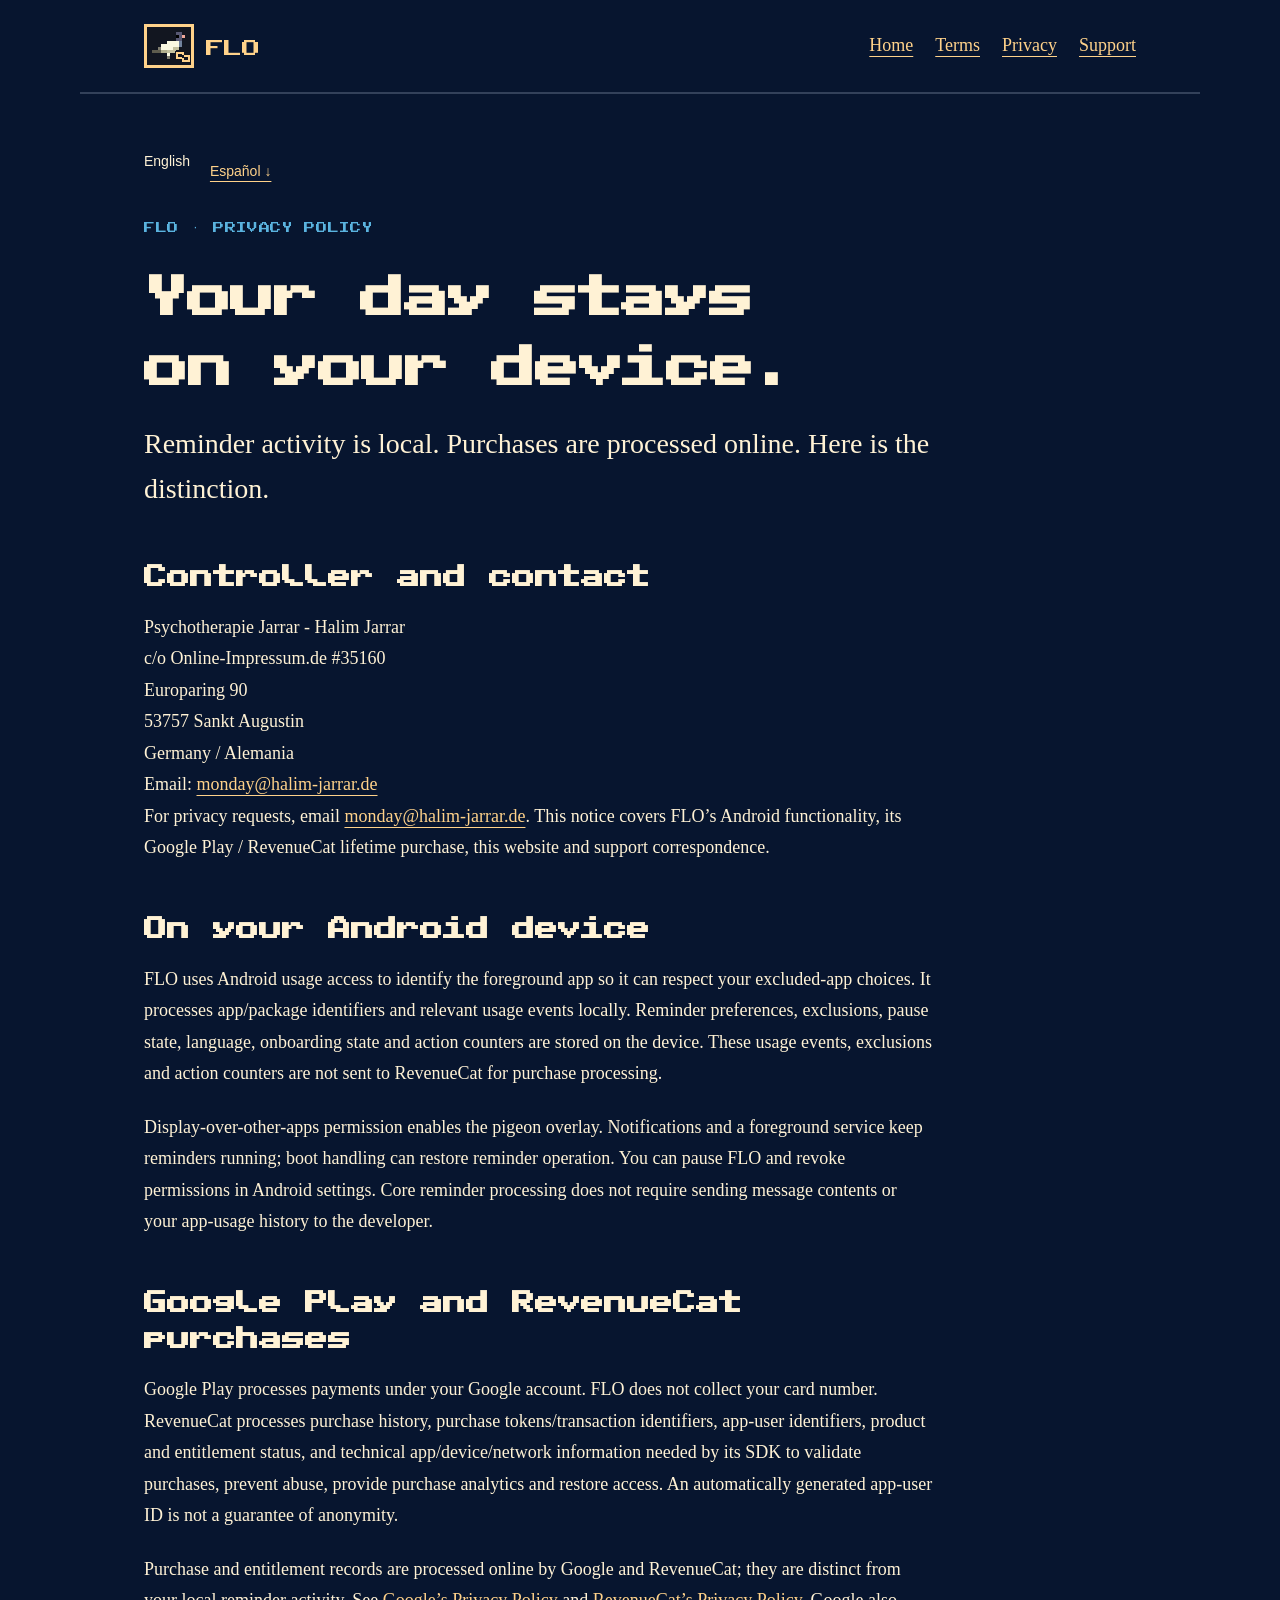
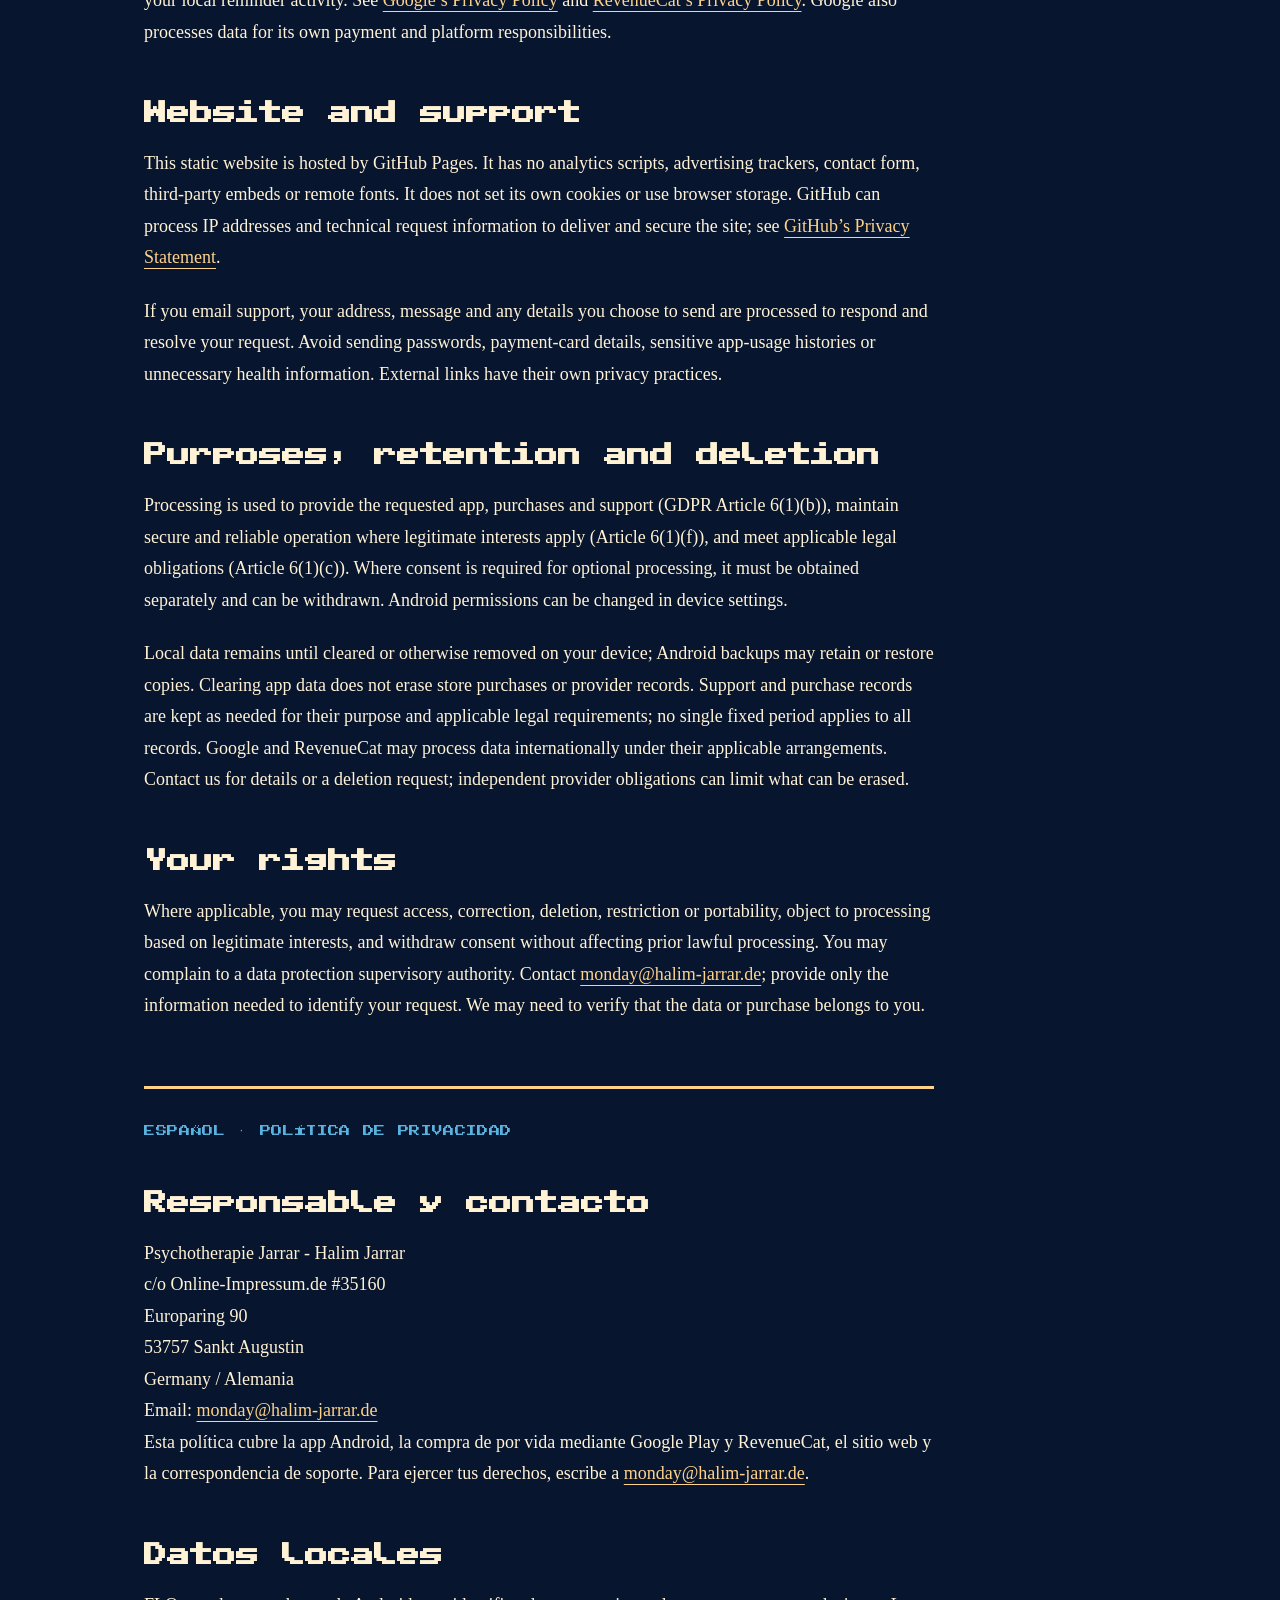
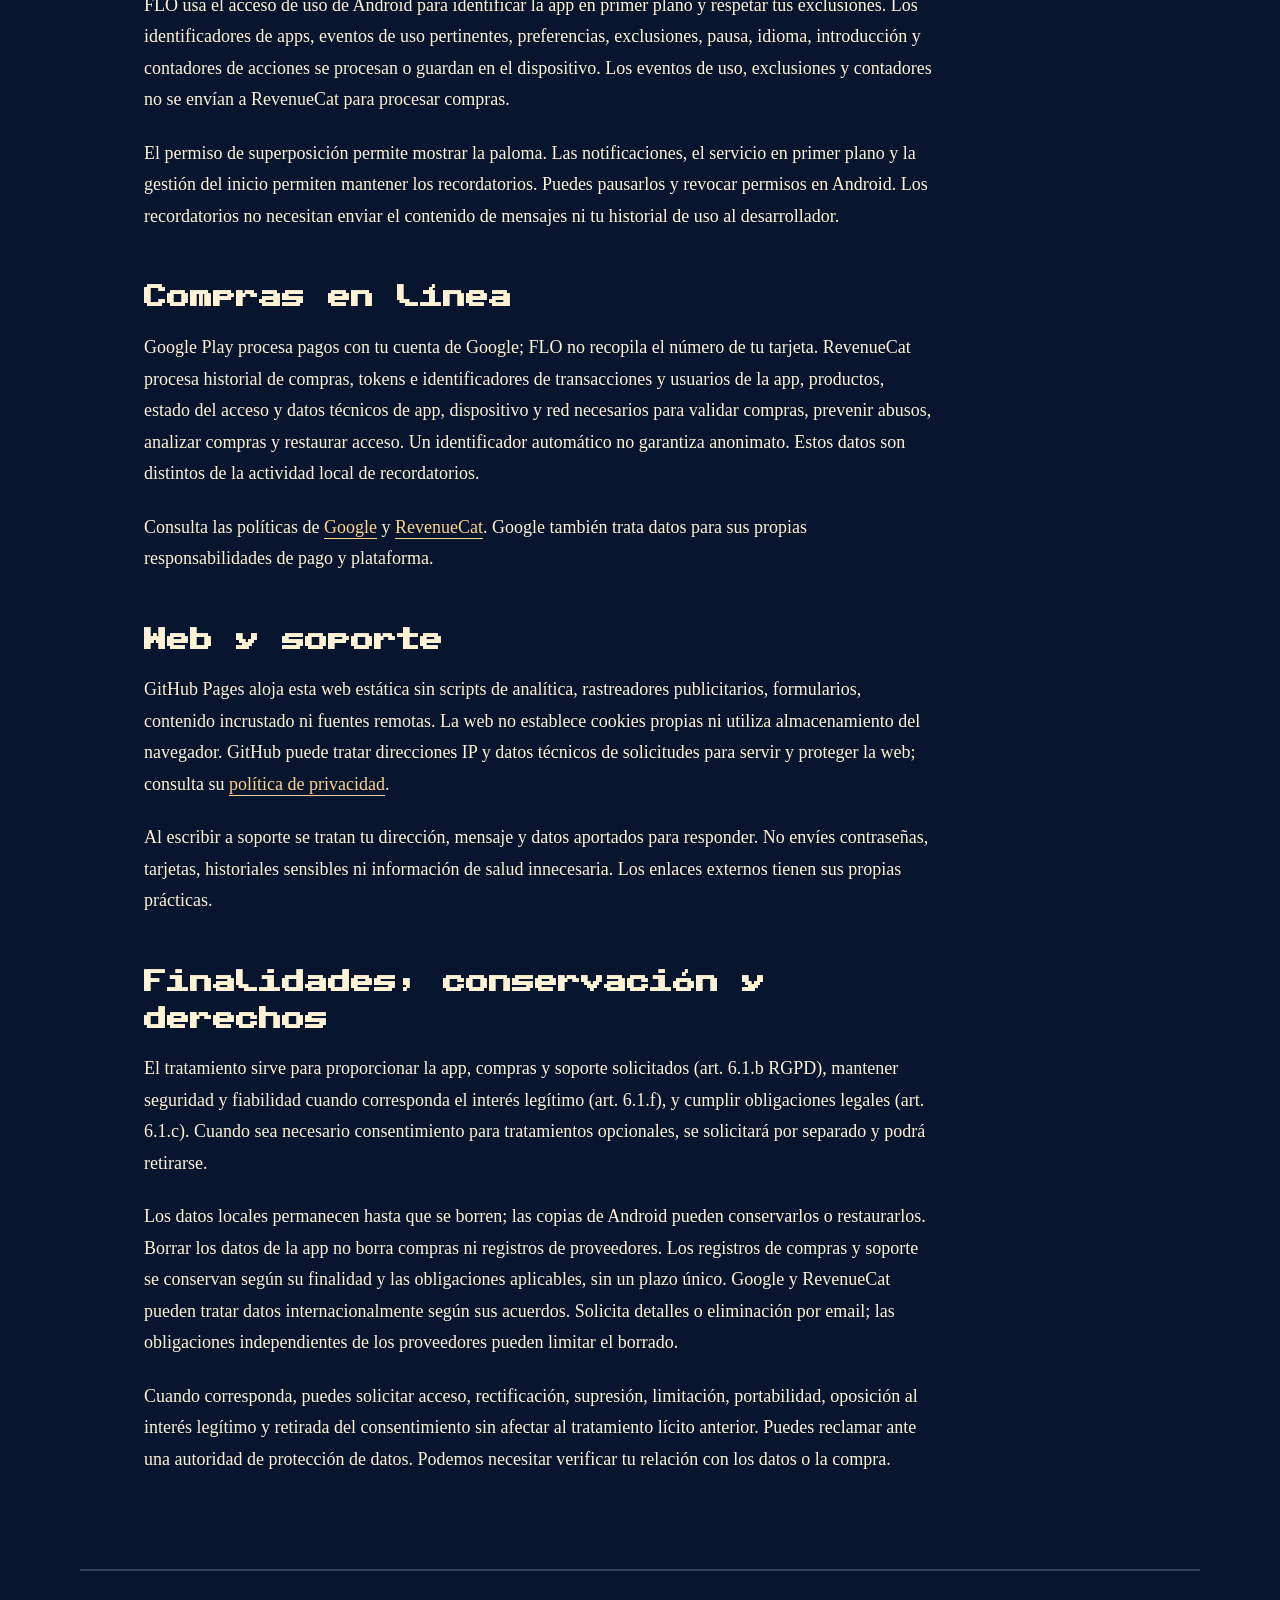
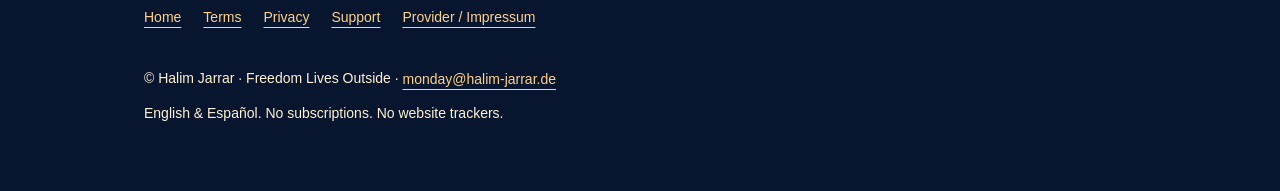
==== privacy/index.html @ de378dc1 "Publish isolated bilingual FLO product and policy website" ====
<!doctype html><html lang="en"><head><meta charset="utf-8"><meta name="viewport" content="width=device-width,initial-scale=1"><meta name="referrer" content="no-referrer"><meta http-equiv="Content-Security-Policy" content="default-src 'none'; img-src 'self'; style-src 'self'; font-src 'self'; base-uri 'none'; form-action 'none'"><title>Privacy / Privacidad | FLO</title><meta name="description" content="Freedom Lives Outside: Android reminders, a one-time lifetime upgrade, and clear support and privacy information."><meta name="author" content="Halim Jarrar"><link rel="canonical" href="https://freedom-lives-outside.halim-jarrar.de/privacy/"><link rel="icon" href="../assets/pigeon.png"><link rel="stylesheet" href="../assets/site.css"></head><body><a class="skip" href="#main">Skip to content</a><header><a class="brand" href="../"><img src="../assets/pigeon.png" alt="" width="50" height="44">FLO</a><nav aria-label="Main navigation"><a href="../">Home</a><a href="../terms/">Terms</a><a href="../privacy/">Privacy</a><a href="../support/">Support</a></nav></header><main id="main"><div class="lang"><span>English</span><a href="#es" lang="es">Español ↓</a></div><article><p class="eyebrow">FLO · PRIVACY POLICY</p><h1>Your day stays<br>on your device.</h1><p class="intro">Reminder activity is local. Purchases are processed online. Here is the distinction.</p><h2>Controller and contact</h2><address>Psychotherapie Jarrar - Halim Jarrar<br>c/o Online-Impressum.de #35160<br>Europaring 90<br>53757 Sankt Augustin<br>Germany / Alemania<br>Email: <a href="mailto:monday@halim-jarrar.de">monday@halim-jarrar.de</a></address><p>For privacy requests, email <a href="mailto:monday@halim-jarrar.de">monday@halim-jarrar.de</a>. This notice covers FLO’s Android functionality, its Google Play / RevenueCat lifetime purchase, this website and support correspondence.</p><h2>On your Android device</h2><p>FLO uses Android usage access to identify the foreground app so it can respect your excluded-app choices. It processes app/package identifiers and relevant usage events locally. Reminder preferences, exclusions, pause state, language, onboarding state and action counters are stored on the device. These usage events, exclusions and action counters are not sent to RevenueCat for purchase processing.</p><p>Display-over-other-apps permission enables the pigeon overlay. Notifications and a foreground service keep reminders running; boot handling can restore reminder operation. You can pause FLO and revoke permissions in Android settings. Core reminder processing does not require sending message contents or your app-usage history to the developer.</p><h2>Google Play and RevenueCat purchases</h2><p>Google Play processes payments under your Google account. FLO does not collect your card number. RevenueCat processes purchase history, purchase tokens/transaction identifiers, app-user identifiers, product and entitlement status, and technical app/device/network information needed by its SDK to validate purchases, prevent abuse, provide purchase analytics and restore access. An automatically generated app-user ID is not a guarantee of anonymity.</p><p>Purchase and entitlement records are processed online by Google and RevenueCat; they are distinct from your local reminder activity. See <a href="https://policies.google.com/privacy">Google’s Privacy Policy</a> and <a href="https://www.revenuecat.com/privacy/">RevenueCat’s Privacy Policy</a>. Google also processes data for its own payment and platform responsibilities.</p><h2>Website and support</h2><p>This static website is hosted by GitHub Pages. It has no analytics scripts, advertising trackers, contact form, third-party embeds or remote fonts. It does not set its own cookies or use browser storage. GitHub can process IP addresses and technical request information to deliver and secure the site; see <a href="https://docs.github.com/en/site-policy/privacy-policies/github-general-privacy-statement">GitHub’s Privacy Statement</a>.</p><p>If you email support, your address, message and any details you choose to send are processed to respond and resolve your request. Avoid sending passwords, payment-card details, sensitive app-usage histories or unnecessary health information. External links have their own privacy practices.</p><h2>Purposes, retention and deletion</h2><p>Processing is used to provide the requested app, purchases and support (GDPR Article 6(1)(b)), maintain secure and reliable operation where legitimate interests apply (Article 6(1)(f)), and meet applicable legal obligations (Article 6(1)(c)). Where consent is required for optional processing, it must be obtained separately and can be withdrawn. Android permissions can be changed in device settings.</p><p>Local data remains until cleared or otherwise removed on your device; Android backups may retain or restore copies. Clearing app data does not erase store purchases or provider records. Support and purchase records are kept as needed for their purpose and applicable legal requirements; no single fixed period applies to all records. Google and RevenueCat may process data internationally under their applicable arrangements. Contact us for details or a deletion request; independent provider obligations can limit what can be erased.</p><h2>Your rights</h2><p>Where applicable, you may request access, correction, deletion, restriction or portability, object to processing based on legitimate interests, and withdraw consent without affecting prior lawful processing. You may complain to a data protection supervisory authority. Contact <a href="mailto:monday@halim-jarrar.de">monday@halim-jarrar.de</a>; provide only the information needed to identify your request. We may need to verify that the data or purchase belongs to you.</p><section id="es" lang="es"><p class="eyebrow">ESPAÑOL · POLÍTICA DE PRIVACIDAD</p><h2>Responsable y contacto</h2><address>Psychotherapie Jarrar - Halim Jarrar<br>c/o Online-Impressum.de #35160<br>Europaring 90<br>53757 Sankt Augustin<br>Germany / Alemania<br>Email: <a href="mailto:monday@halim-jarrar.de">monday@halim-jarrar.de</a></address><p>Esta política cubre la app Android, la compra de por vida mediante Google Play y RevenueCat, el sitio web y la correspondencia de soporte. Para ejercer tus derechos, escribe a <a href="mailto:monday@halim-jarrar.de">monday@halim-jarrar.de</a>.</p><h2>Datos locales</h2><p>FLO usa el acceso de uso de Android para identificar la app en primer plano y respetar tus exclusiones. Los identificadores de apps, eventos de uso pertinentes, preferencias, exclusiones, pausa, idioma, introducción y contadores de acciones se procesan o guardan en el dispositivo. Los eventos de uso, exclusiones y contadores no se envían a RevenueCat para procesar compras.</p><p>El permiso de superposición permite mostrar la paloma. Las notificaciones, el servicio en primer plano y la gestión del inicio permiten mantener los recordatorios. Puedes pausarlos y revocar permisos en Android. Los recordatorios no necesitan enviar el contenido de mensajes ni tu historial de uso al desarrollador.</p><h2>Compras en línea</h2><p>Google Play procesa pagos con tu cuenta de Google; FLO no recopila el número de tu tarjeta. RevenueCat procesa historial de compras, tokens e identificadores de transacciones y usuarios de la app, productos, estado del acceso y datos técnicos de app, dispositivo y red necesarios para validar compras, prevenir abusos, analizar compras y restaurar acceso. Un identificador automático no garantiza anonimato. Estos datos son distintos de la actividad local de recordatorios.</p><p>Consulta las políticas de <a href="https://policies.google.com/privacy">Google</a> y <a href="https://www.revenuecat.com/privacy/">RevenueCat</a>. Google también trata datos para sus propias responsabilidades de pago y plataforma.</p><h2>Web y soporte</h2><p>GitHub Pages aloja esta web estática sin scripts de analítica, rastreadores publicitarios, formularios, contenido incrustado ni fuentes remotas. La web no establece cookies propias ni utiliza almacenamiento del navegador. GitHub puede tratar direcciones IP y datos técnicos de solicitudes para servir y proteger la web; consulta su <a href="https://docs.github.com/en/site-policy/privacy-policies/github-general-privacy-statement">política de privacidad</a>.</p><p>Al escribir a soporte se tratan tu dirección, mensaje y datos aportados para responder. No envíes contraseñas, tarjetas, historiales sensibles ni información de salud innecesaria. Los enlaces externos tienen sus propias prácticas.</p><h2>Finalidades, conservación y derechos</h2><p>El tratamiento sirve para proporcionar la app, compras y soporte solicitados (art. 6.1.b RGPD), mantener seguridad y fiabilidad cuando corresponda el interés legítimo (art. 6.1.f), y cumplir obligaciones legales (art. 6.1.c). Cuando sea necesario consentimiento para tratamientos opcionales, se solicitará por separado y podrá retirarse.</p><p>Los datos locales permanecen hasta que se borren; las copias de Android pueden conservarlos o restaurarlos. Borrar los datos de la app no borra compras ni registros de proveedores. Los registros de compras y soporte se conservan según su finalidad y las obligaciones aplicables, sin un plazo único. Google y RevenueCat pueden tratar datos internacionalmente según sus acuerdos. Solicita detalles o eliminación por email; las obligaciones independientes de los proveedores pueden limitar el borrado.</p><p>Cuando corresponda, puedes solicitar acceso, rectificación, supresión, limitación, portabilidad, oposición al interés legítimo y retirada del consentimiento sin afectar al tratamiento lícito anterior. Puedes reclamar ante una autoridad de protección de datos. Podemos necesitar verificar tu relación con los datos o la compra.</p></section></article></main><footer><nav aria-label="Footer navigation"><a href="../">Home</a><a href="../terms/">Terms</a><a href="../privacy/">Privacy</a><a href="../support/">Support</a><a href="../support/#provider">Provider / Impressum</a></nav><p>© Halim Jarrar · Freedom Lives Outside · <a href="mailto:monday@halim-jarrar.de">monday@halim-jarrar.de</a><br>English &amp; Español. No subscriptions. No website trackers.</p></footer></body></html>
---- assets/site.css ----
@font-face{font-family:Pixel;src:url(pixel.ttf) format("truetype");font-display:swap}*{box-sizing:border-box}html{background:#07152f;color:#fff2d5;scroll-padding-top:1rem}body{margin:0;font:18px/1.75 Georgia,"Times New Roman",serif}a{color:#ffd28a;text-underline-offset:5px;overflow-wrap:anywhere}a:focus-visible,summary:focus-visible{outline:3px solid #5ab3df;outline-offset:5px}header,main,footer{max-width:1120px;margin:auto;padding:24px clamp(20px,5vw,64px)}header{display:flex;align-items:center;justify-content:space-between;gap:20px;border-bottom:2px solid #33415a}nav{display:flex;flex-wrap:wrap;gap:6px 22px}nav a,footer a,.lang a{display:inline-flex;min-height:44px;align-items:center}header .brand{font:18px Pixel,monospace;text-decoration:none;display:flex;align-items:center;gap:12px}.brand img{width:50px;height:44px;image-rendering:pixelated}main{padding-top:56px;padding-bottom:72px}h1,h2,h3,.eyebrow,.button{font-family:Pixel,monospace;line-height:1.6}h1{font-size:clamp(24px,4.2vw,44px);margin:12px 0 24px;letter-spacing:-.03em}h2{font-size:clamp(17px,2.4vw,23px);margin:45px 0 18px}h3{font-size:15px}.eyebrow{font-size:11px;color:#5ab3df;letter-spacing:.06em}p{margin:0 0 22px}article{max-width:790px}.intro{font-size:clamp(21px,2.7vw,28px);line-height:1.6}.hero{display:grid;grid-template-columns:minmax(0,1fr) 220px;gap:38px;align-items:center}.hero .pigeon{width:200px;height:176px;image-rendering:pixelated;justify-self:end;box-shadow:12px 12px 0 #0006}.button{display:inline-flex;align-items:center;justify-content:center;font-size:12px;min-height:52px;padding:16px 20px;background:#ffd28a;color:#121620;border:3px solid #ffd28a;box-shadow:5px 5px 0 #000;text-decoration:none}.button:hover{background:#fff2d5}.actions{display:flex;gap:22px;flex-wrap:wrap;align-items:center}.note{border:2px solid #ffd28a;padding:24px;background:#121620;margin:32px 0}.muted{color:#c3c6cf}.rule{border-top:2px solid #33415a;padding-top:24px;margin-top:40px}.lang{font:14px/1.7 Arial,sans-serif;display:flex;gap:20px;margin-bottom:24px}footer{border-top:2px solid #33415a;font:14px/1.8 Arial,sans-serif;padding-bottom:42px}footer p{margin-top:18px}address{font-style:normal}li{margin-bottom:12px}summary{cursor:pointer;min-height:48px;padding:12px 0;color:#ffd28a}details{border-bottom:1px solid #33415a;padding:8px 0}.skip{position:absolute;left:-9999px}.skip:focus{left:20px;top:10px;background:#121620;padding:12px;z-index:10}section[lang=es]{margin-top:64px;padding-top:32px;border-top:3px solid #ffd28a}@media(max-width:680px){header{align-items:flex-start;flex-direction:column;gap:12px}nav{gap:4px 20px;font-size:16px}main{padding-top:32px}.hero{grid-template-columns:1fr}.hero .pigeon{grid-row:1;width:100px;height:88px;justify-self:start;box-shadow:6px 6px 0 #0006}h1{line-height:1.7}.intro{font-size:21px}.note{padding:18px}body{font-size:17px}}
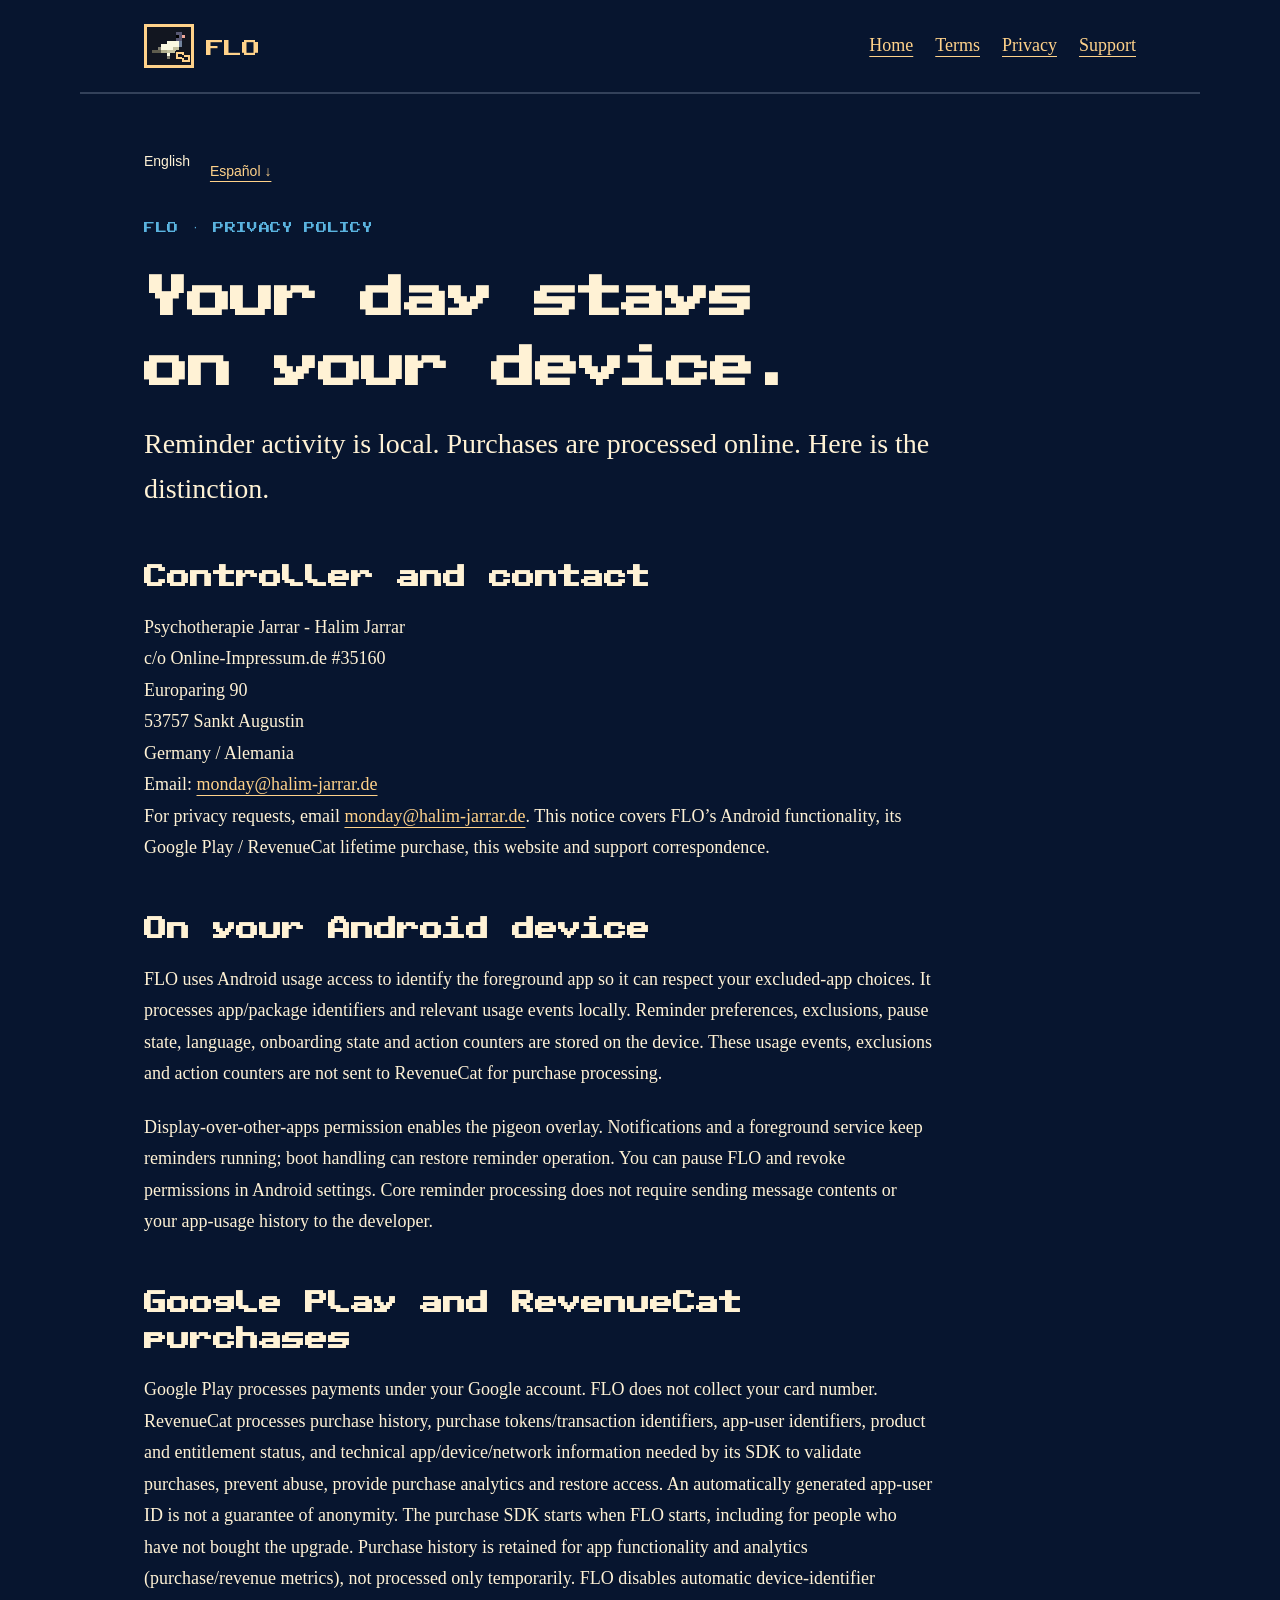
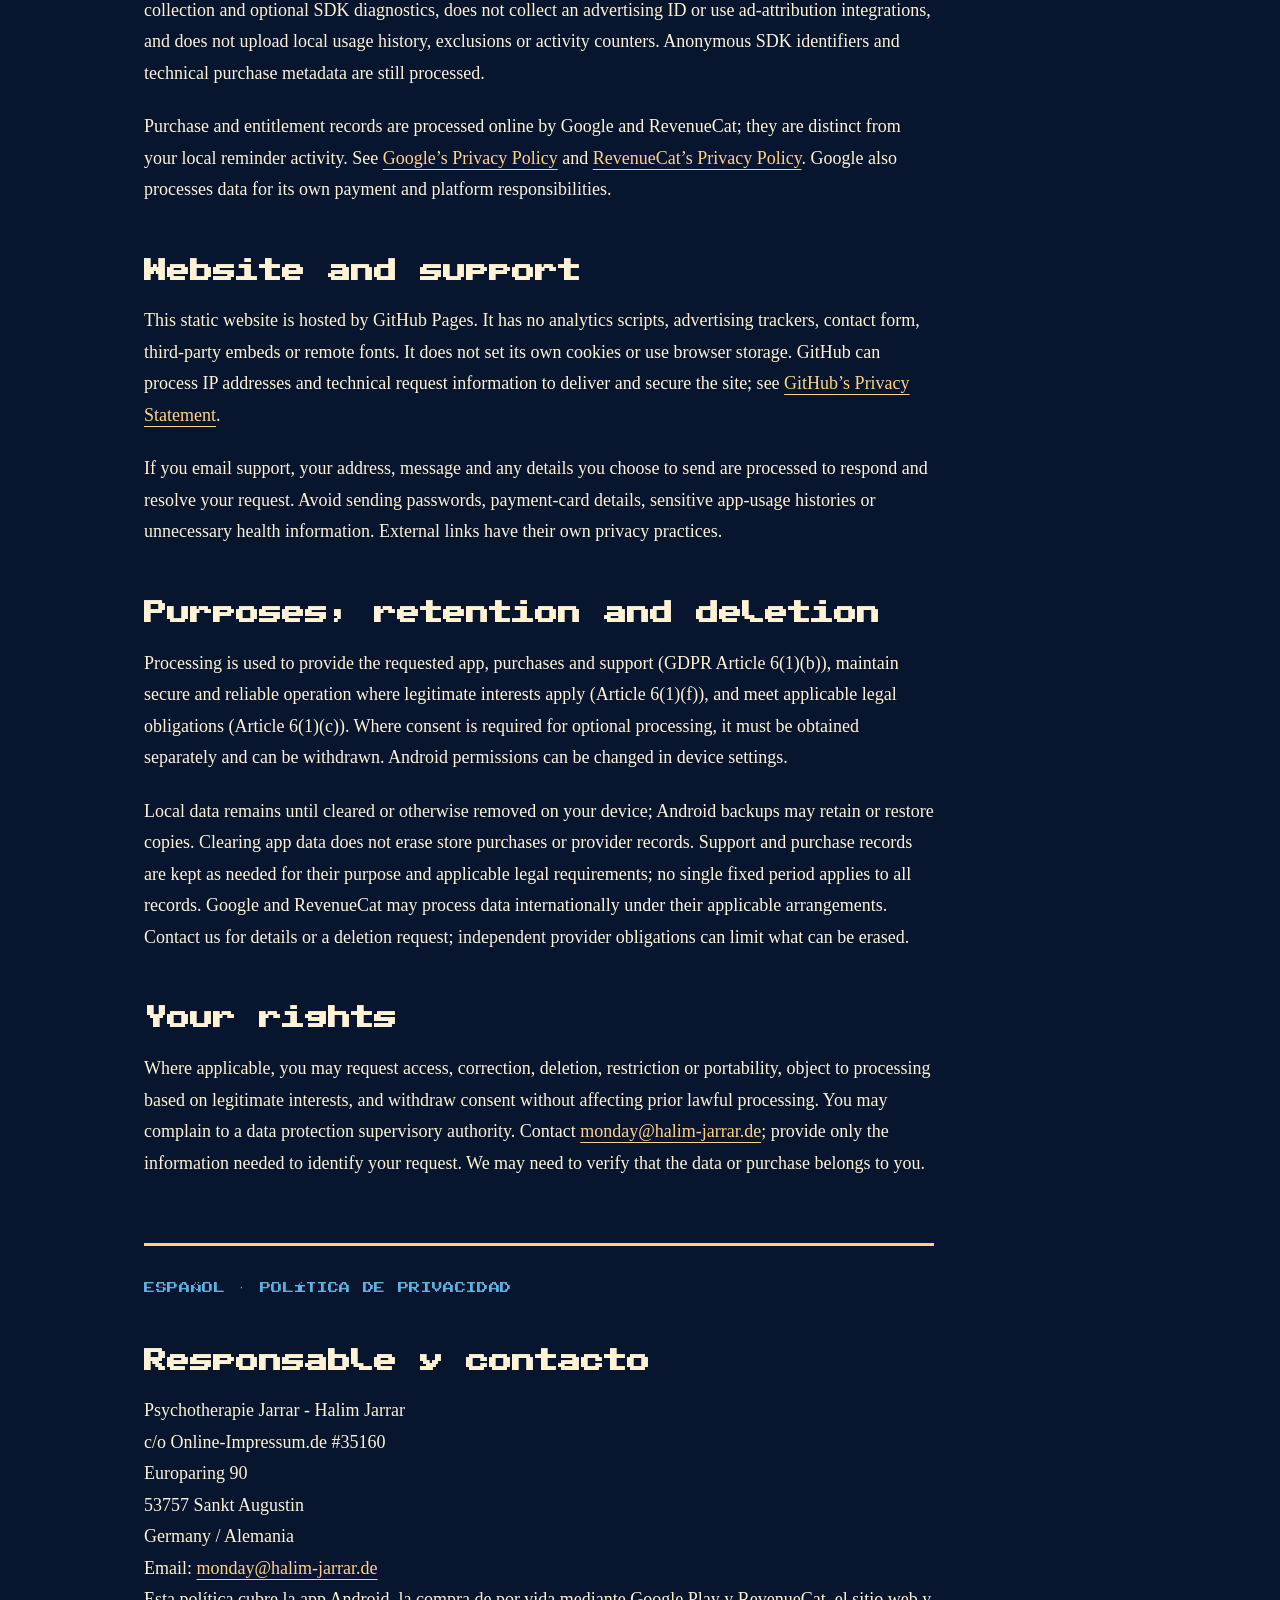
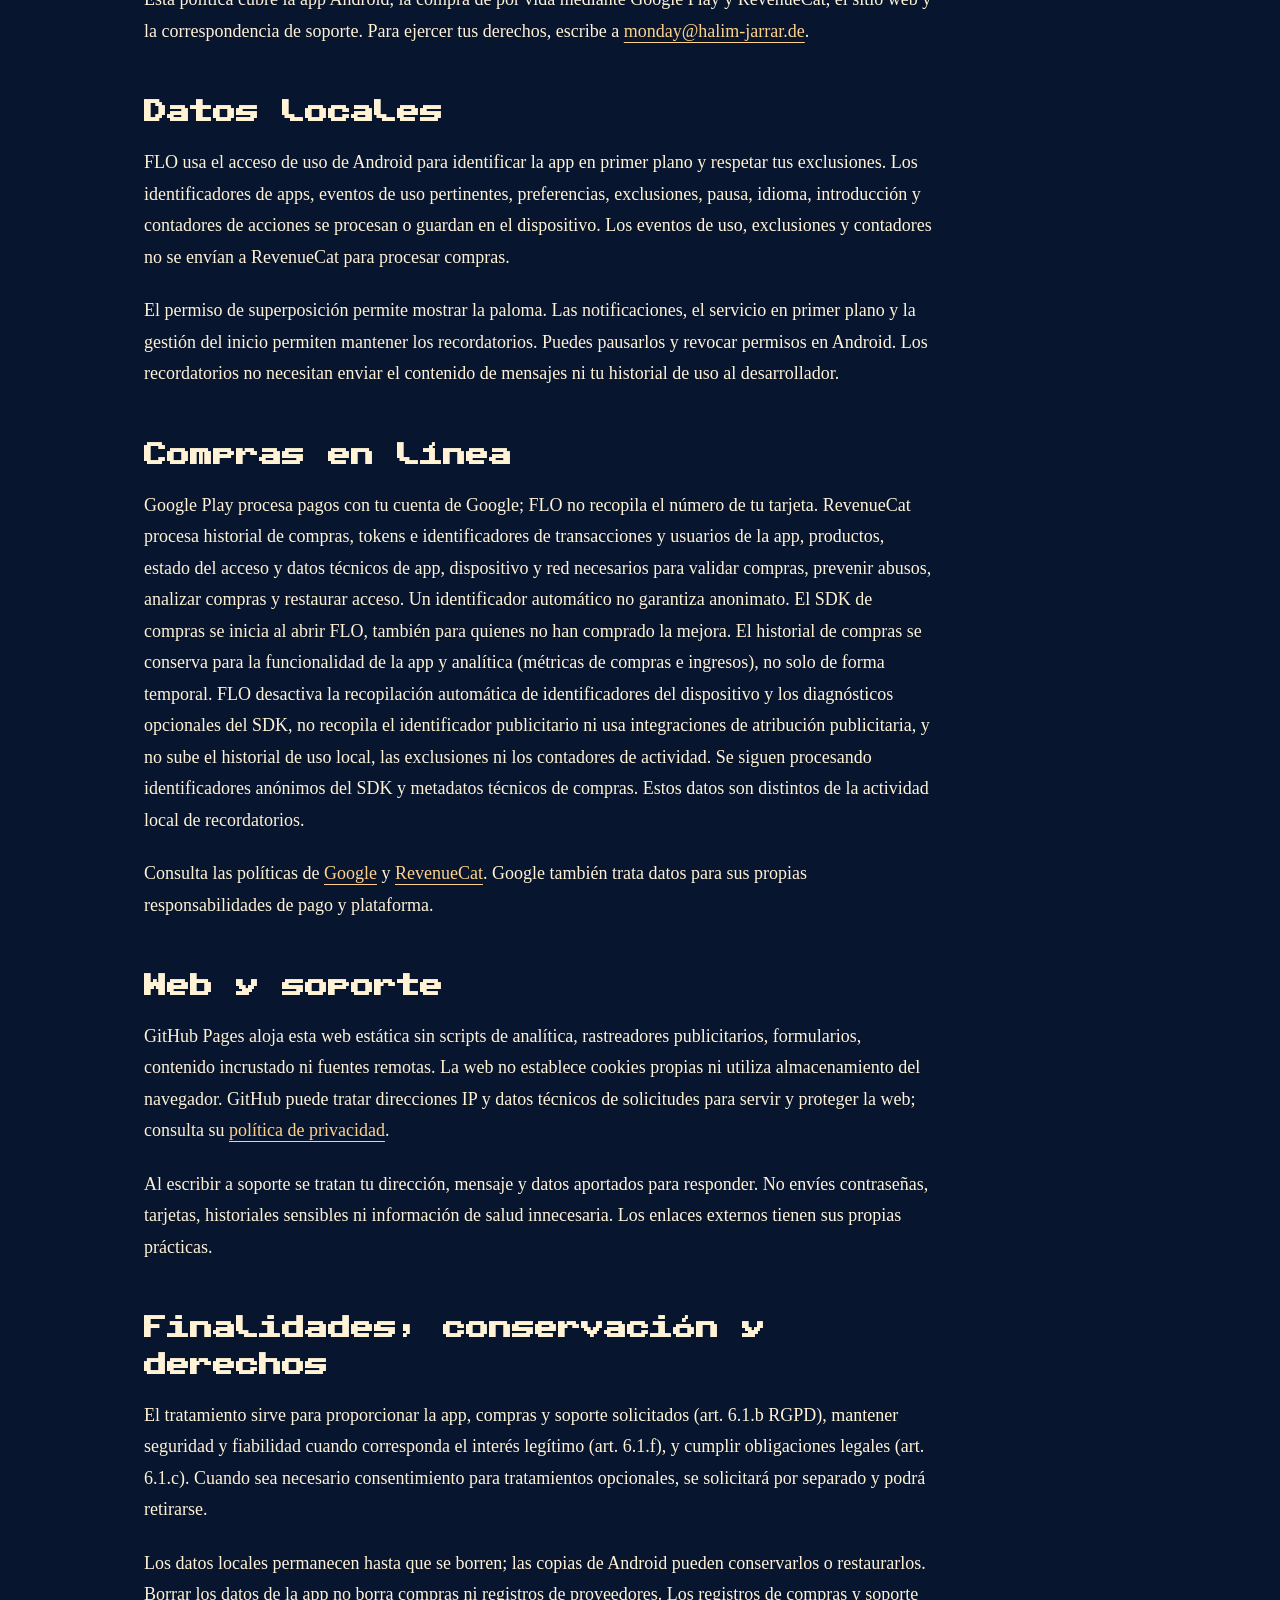
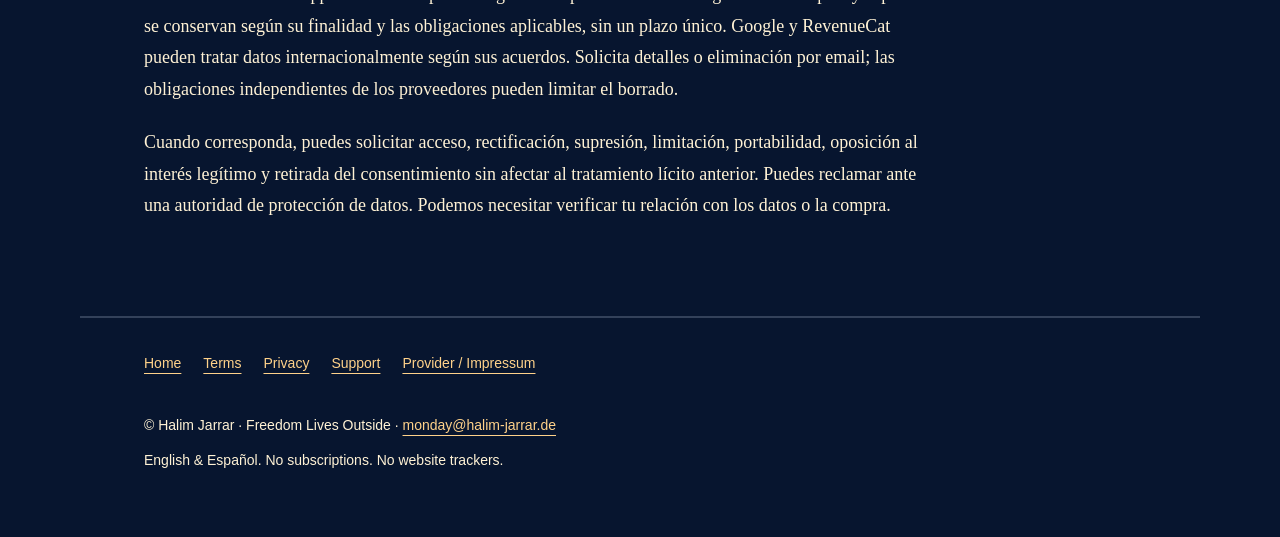
==== commit 661f5c17: "Align billing privacy and support with verified offline access policy" ====
--- a/privacy/index.html
+++ b/privacy/index.html
@@ -1 +1 @@
-<!doctype html><html lang="en"><head><meta charset="utf-8"><meta name="viewport" content="width=device-width,initial-scale=1"><meta name="referrer" content="no-referrer"><meta http-equiv="Content-Security-Policy" content="default-src 'none'; img-src 'self'; style-src 'self'; font-src 'self'; base-uri 'none'; form-action 'none'"><title>Privacy / Privacidad | FLO</title><meta name="description" content="Freedom Lives Outside: Android reminders, a one-time lifetime upgrade, and clear support and privacy information."><meta name="author" content="Halim Jarrar"><link rel="canonical" href="https://freedom-lives-outside.halim-jarrar.de/privacy/"><link rel="icon" href="../assets/pigeon.png"><link rel="stylesheet" href="../assets/site.css"></head><body><a class="skip" href="#main">Skip to content</a><header><a class="brand" href="../"><img src="../assets/pigeon.png" alt="" width="50" height="44">FLO</a><nav aria-label="Main navigation"><a href="../">Home</a><a href="../terms/">Terms</a><a href="../privacy/">Privacy</a><a href="../support/">Support</a></nav></header><main id="main"><div class="lang"><span>English</span><a href="#es" lang="es">Español ↓</a></div><article><p class="eyebrow">FLO · PRIVACY POLICY</p><h1>Your day stays<br>on your device.</h1><p class="intro">Reminder activity is local. Purchases are processed online. Here is the distinction.</p><h2>Controller and contact</h2><address>Psychotherapie Jarrar - Halim Jarrar<br>c/o Online-Impressum.de #35160<br>Europaring 90<br>53757 Sankt Augustin<br>Germany / Alemania<br>Email: <a href="mailto:monday@halim-jarrar.de">monday@halim-jarrar.de</a></address><p>For privacy requests, email <a href="mailto:monday@halim-jarrar.de">monday@halim-jarrar.de</a>. This notice covers FLO’s Android functionality, its Google Play / RevenueCat lifetime purchase, this website and support correspondence.</p><h2>On your Android device</h2><p>FLO uses Android usage access to identify the foreground app so it can respect your excluded-app choices. It processes app/package identifiers and relevant usage events locally. Reminder preferences, exclusions, pause state, language, onboarding state and action counters are stored on the device. These usage events, exclusions and action counters are not sent to RevenueCat for purchase processing.</p><p>Display-over-other-apps permission enables the pigeon overlay. Notifications and a foreground service keep reminders running; boot handling can restore reminder operation. You can pause FLO and revoke permissions in Android settings. Core reminder processing does not require sending message contents or your app-usage history to the developer.</p><h2>Google Play and RevenueCat purchases</h2><p>Google Play processes payments under your Google account. FLO does not collect your card number. RevenueCat processes purchase history, purchase tokens/transaction identifiers, app-user identifiers, product and entitlement status, and technical app/device/network information needed by its SDK to validate purchases, prevent abuse, provide purchase analytics and restore access. An automatically generated app-user ID is not a guarantee of anonymity.</p><p>Purchase and entitlement records are processed online by Google and RevenueCat; they are distinct from your local reminder activity. See <a href="https://policies.google.com/privacy">Google’s Privacy Policy</a> and <a href="https://www.revenuecat.com/privacy/">RevenueCat’s Privacy Policy</a>. Google also processes data for its own payment and platform responsibilities.</p><h2>Website and support</h2><p>This static website is hosted by GitHub Pages. It has no analytics scripts, advertising trackers, contact form, third-party embeds or remote fonts. It does not set its own cookies or use browser storage. GitHub can process IP addresses and technical request information to deliver and secure the site; see <a href="https://docs.github.com/en/site-policy/privacy-policies/github-general-privacy-statement">GitHub’s Privacy Statement</a>.</p><p>If you email support, your address, message and any details you choose to send are processed to respond and resolve your request. Avoid sending passwords, payment-card details, sensitive app-usage histories or unnecessary health information. External links have their own privacy practices.</p><h2>Purposes, retention and deletion</h2><p>Processing is used to provide the requested app, purchases and support (GDPR Article 6(1)(b)), maintain secure and reliable operation where legitimate interests apply (Article 6(1)(f)), and meet applicable legal obligations (Article 6(1)(c)). Where consent is required for optional processing, it must be obtained separately and can be withdrawn. Android permissions can be changed in device settings.</p><p>Local data remains until cleared or otherwise removed on your device; Android backups may retain or restore copies. Clearing app data does not erase store purchases or provider records. Support and purchase records are kept as needed for their purpose and applicable legal requirements; no single fixed period applies to all records. Google and RevenueCat may process data internationally under their applicable arrangements. Contact us for details or a deletion request; independent provider obligations can limit what can be erased.</p><h2>Your rights</h2><p>Where applicable, you may request access, correction, deletion, restriction or portability, object to processing based on legitimate interests, and withdraw consent without affecting prior lawful processing. You may complain to a data protection supervisory authority. Contact <a href="mailto:monday@halim-jarrar.de">monday@halim-jarrar.de</a>; provide only the information needed to identify your request. We may need to verify that the data or purchase belongs to you.</p><section id="es" lang="es"><p class="eyebrow">ESPAÑOL · POLÍTICA DE PRIVACIDAD</p><h2>Responsable y contacto</h2><address>Psychotherapie Jarrar - Halim Jarrar<br>c/o Online-Impressum.de #35160<br>Europaring 90<br>53757 Sankt Augustin<br>Germany / Alemania<br>Email: <a href="mailto:monday@halim-jarrar.de">monday@halim-jarrar.de</a></address><p>Esta política cubre la app Android, la compra de por vida mediante Google Play y RevenueCat, el sitio web y la correspondencia de soporte. Para ejercer tus derechos, escribe a <a href="mailto:monday@halim-jarrar.de">monday@halim-jarrar.de</a>.</p><h2>Datos locales</h2><p>FLO usa el acceso de uso de Android para identificar la app en primer plano y respetar tus exclusiones. Los identificadores de apps, eventos de uso pertinentes, preferencias, exclusiones, pausa, idioma, introducción y contadores de acciones se procesan o guardan en el dispositivo. Los eventos de uso, exclusiones y contadores no se envían a RevenueCat para procesar compras.</p><p>El permiso de superposición permite mostrar la paloma. Las notificaciones, el servicio en primer plano y la gestión del inicio permiten mantener los recordatorios. Puedes pausarlos y revocar permisos en Android. Los recordatorios no necesitan enviar el contenido de mensajes ni tu historial de uso al desarrollador.</p><h2>Compras en línea</h2><p>Google Play procesa pagos con tu cuenta de Google; FLO no recopila el número de tu tarjeta. RevenueCat procesa historial de compras, tokens e identificadores de transacciones y usuarios de la app, productos, estado del acceso y datos técnicos de app, dispositivo y red necesarios para validar compras, prevenir abusos, analizar compras y restaurar acceso. Un identificador automático no garantiza anonimato. Estos datos son distintos de la actividad local de recordatorios.</p><p>Consulta las políticas de <a href="https://policies.google.com/privacy">Google</a> y <a href="https://www.revenuecat.com/privacy/">RevenueCat</a>. Google también trata datos para sus propias responsabilidades de pago y plataforma.</p><h2>Web y soporte</h2><p>GitHub Pages aloja esta web estática sin scripts de analítica, rastreadores publicitarios, formularios, contenido incrustado ni fuentes remotas. La web no establece cookies propias ni utiliza almacenamiento del navegador. GitHub puede tratar direcciones IP y datos técnicos de solicitudes para servir y proteger la web; consulta su <a href="https://docs.github.com/en/site-policy/privacy-policies/github-general-privacy-statement">política de privacidad</a>.</p><p>Al escribir a soporte se tratan tu dirección, mensaje y datos aportados para responder. No envíes contraseñas, tarjetas, historiales sensibles ni información de salud innecesaria. Los enlaces externos tienen sus propias prácticas.</p><h2>Finalidades, conservación y derechos</h2><p>El tratamiento sirve para proporcionar la app, compras y soporte solicitados (art. 6.1.b RGPD), mantener seguridad y fiabilidad cuando corresponda el interés legítimo (art. 6.1.f), y cumplir obligaciones legales (art. 6.1.c). Cuando sea necesario consentimiento para tratamientos opcionales, se solicitará por separado y podrá retirarse.</p><p>Los datos locales permanecen hasta que se borren; las copias de Android pueden conservarlos o restaurarlos. Borrar los datos de la app no borra compras ni registros de proveedores. Los registros de compras y soporte se conservan según su finalidad y las obligaciones aplicables, sin un plazo único. Google y RevenueCat pueden tratar datos internacionalmente según sus acuerdos. Solicita detalles o eliminación por email; las obligaciones independientes de los proveedores pueden limitar el borrado.</p><p>Cuando corresponda, puedes solicitar acceso, rectificación, supresión, limitación, portabilidad, oposición al interés legítimo y retirada del consentimiento sin afectar al tratamiento lícito anterior. Puedes reclamar ante una autoridad de protección de datos. Podemos necesitar verificar tu relación con los datos o la compra.</p></section></article></main><footer><nav aria-label="Footer navigation"><a href="../">Home</a><a href="../terms/">Terms</a><a href="../privacy/">Privacy</a><a href="../support/">Support</a><a href="../support/#provider">Provider / Impressum</a></nav><p>© Halim Jarrar · Freedom Lives Outside · <a href="mailto:monday@halim-jarrar.de">monday@halim-jarrar.de</a><br>English &amp; Español. No subscriptions. No website trackers.</p></footer></body></html>+<!doctype html><html lang="en"><head><meta charset="utf-8"><meta name="viewport" content="width=device-width,initial-scale=1"><meta name="referrer" content="no-referrer"><meta http-equiv="Content-Security-Policy" content="default-src 'none'; img-src 'self'; style-src 'self'; font-src 'self'; base-uri 'none'; form-action 'none'"><title>Privacy / Privacidad | FLO</title><meta name="description" content="Freedom Lives Outside: Android reminders, a one-time lifetime upgrade, and clear support and privacy information."><meta name="author" content="Halim Jarrar"><link rel="canonical" href="https://freedom-lives-outside.halim-jarrar.de/privacy/"><link rel="icon" href="../assets/pigeon.png"><link rel="stylesheet" href="../assets/site.css"></head><body><a class="skip" href="#main">Skip to content</a><header><a class="brand" href="../"><img src="../assets/pigeon.png" alt="" width="50" height="44">FLO</a><nav aria-label="Main navigation"><a href="../">Home</a><a href="../terms/">Terms</a><a href="../privacy/">Privacy</a><a href="../support/">Support</a></nav></header><main id="main"><div class="lang"><span>English</span><a href="#es" lang="es">Español ↓</a></div><article><p class="eyebrow">FLO · PRIVACY POLICY</p><h1>Your day stays<br>on your device.</h1><p class="intro">Reminder activity is local. Purchases are processed online. Here is the distinction.</p><h2>Controller and contact</h2><address>Psychotherapie Jarrar - Halim Jarrar<br>c/o Online-Impressum.de #35160<br>Europaring 90<br>53757 Sankt Augustin<br>Germany / Alemania<br>Email: <a href="mailto:monday@halim-jarrar.de">monday@halim-jarrar.de</a></address><p>For privacy requests, email <a href="mailto:monday@halim-jarrar.de">monday@halim-jarrar.de</a>. This notice covers FLO’s Android functionality, its Google Play / RevenueCat lifetime purchase, this website and support correspondence.</p><h2>On your Android device</h2><p>FLO uses Android usage access to identify the foreground app so it can respect your excluded-app choices. It processes app/package identifiers and relevant usage events locally. Reminder preferences, exclusions, pause state, language, onboarding state and action counters are stored on the device. These usage events, exclusions and action counters are not sent to RevenueCat for purchase processing.</p><p>Display-over-other-apps permission enables the pigeon overlay. Notifications and a foreground service keep reminders running; boot handling can restore reminder operation. You can pause FLO and revoke permissions in Android settings. Core reminder processing does not require sending message contents or your app-usage history to the developer.</p><h2>Google Play and RevenueCat purchases</h2><p>Google Play processes payments under your Google account. FLO does not collect your card number. RevenueCat processes purchase history, purchase tokens/transaction identifiers, app-user identifiers, product and entitlement status, and technical app/device/network information needed by its SDK to validate purchases, prevent abuse, provide purchase analytics and restore access. An automatically generated app-user ID is not a guarantee of anonymity. The purchase SDK starts when FLO starts, including for people who have not bought the upgrade. Purchase history is retained for app functionality and analytics (purchase/revenue metrics), not processed only temporarily. FLO disables automatic device-identifier collection and optional SDK diagnostics, does not collect an advertising ID or use ad-attribution integrations, and does not upload local usage history, exclusions or activity counters. Anonymous SDK identifiers and technical purchase metadata are still processed.</p><p>Purchase and entitlement records are processed online by Google and RevenueCat; they are distinct from your local reminder activity. See <a href="https://policies.google.com/privacy">Google’s Privacy Policy</a> and <a href="https://www.revenuecat.com/privacy/">RevenueCat’s Privacy Policy</a>. Google also processes data for its own payment and platform responsibilities.</p><h2>Website and support</h2><p>This static website is hosted by GitHub Pages. It has no analytics scripts, advertising trackers, contact form, third-party embeds or remote fonts. It does not set its own cookies or use browser storage. GitHub can process IP addresses and technical request information to deliver and secure the site; see <a href="https://docs.github.com/en/site-policy/privacy-policies/github-general-privacy-statement">GitHub’s Privacy Statement</a>.</p><p>If you email support, your address, message and any details you choose to send are processed to respond and resolve your request. Avoid sending passwords, payment-card details, sensitive app-usage histories or unnecessary health information. External links have their own privacy practices.</p><h2>Purposes, retention and deletion</h2><p>Processing is used to provide the requested app, purchases and support (GDPR Article 6(1)(b)), maintain secure and reliable operation where legitimate interests apply (Article 6(1)(f)), and meet applicable legal obligations (Article 6(1)(c)). Where consent is required for optional processing, it must be obtained separately and can be withdrawn. Android permissions can be changed in device settings.</p><p>Local data remains until cleared or otherwise removed on your device; Android backups may retain or restore copies. Clearing app data does not erase store purchases or provider records. Support and purchase records are kept as needed for their purpose and applicable legal requirements; no single fixed period applies to all records. Google and RevenueCat may process data internationally under their applicable arrangements. Contact us for details or a deletion request; independent provider obligations can limit what can be erased.</p><h2>Your rights</h2><p>Where applicable, you may request access, correction, deletion, restriction or portability, object to processing based on legitimate interests, and withdraw consent without affecting prior lawful processing. You may complain to a data protection supervisory authority. Contact <a href="mailto:monday@halim-jarrar.de">monday@halim-jarrar.de</a>; provide only the information needed to identify your request. We may need to verify that the data or purchase belongs to you.</p><section id="es" lang="es"><p class="eyebrow">ESPAÑOL · POLÍTICA DE PRIVACIDAD</p><h2>Responsable y contacto</h2><address>Psychotherapie Jarrar - Halim Jarrar<br>c/o Online-Impressum.de #35160<br>Europaring 90<br>53757 Sankt Augustin<br>Germany / Alemania<br>Email: <a href="mailto:monday@halim-jarrar.de">monday@halim-jarrar.de</a></address><p>Esta política cubre la app Android, la compra de por vida mediante Google Play y RevenueCat, el sitio web y la correspondencia de soporte. Para ejercer tus derechos, escribe a <a href="mailto:monday@halim-jarrar.de">monday@halim-jarrar.de</a>.</p><h2>Datos locales</h2><p>FLO usa el acceso de uso de Android para identificar la app en primer plano y respetar tus exclusiones. Los identificadores de apps, eventos de uso pertinentes, preferencias, exclusiones, pausa, idioma, introducción y contadores de acciones se procesan o guardan en el dispositivo. Los eventos de uso, exclusiones y contadores no se envían a RevenueCat para procesar compras.</p><p>El permiso de superposición permite mostrar la paloma. Las notificaciones, el servicio en primer plano y la gestión del inicio permiten mantener los recordatorios. Puedes pausarlos y revocar permisos en Android. Los recordatorios no necesitan enviar el contenido de mensajes ni tu historial de uso al desarrollador.</p><h2>Compras en línea</h2><p>Google Play procesa pagos con tu cuenta de Google; FLO no recopila el número de tu tarjeta. RevenueCat procesa historial de compras, tokens e identificadores de transacciones y usuarios de la app, productos, estado del acceso y datos técnicos de app, dispositivo y red necesarios para validar compras, prevenir abusos, analizar compras y restaurar acceso. Un identificador automático no garantiza anonimato. El SDK de compras se inicia al abrir FLO, también para quienes no han comprado la mejora. El historial de compras se conserva para la funcionalidad de la app y analítica (métricas de compras e ingresos), no solo de forma temporal. FLO desactiva la recopilación automática de identificadores del dispositivo y los diagnósticos opcionales del SDK, no recopila el identificador publicitario ni usa integraciones de atribución publicitaria, y no sube el historial de uso local, las exclusiones ni los contadores de actividad. Se siguen procesando identificadores anónimos del SDK y metadatos técnicos de compras. Estos datos son distintos de la actividad local de recordatorios.</p><p>Consulta las políticas de <a href="https://policies.google.com/privacy">Google</a> y <a href="https://www.revenuecat.com/privacy/">RevenueCat</a>. Google también trata datos para sus propias responsabilidades de pago y plataforma.</p><h2>Web y soporte</h2><p>GitHub Pages aloja esta web estática sin scripts de analítica, rastreadores publicitarios, formularios, contenido incrustado ni fuentes remotas. La web no establece cookies propias ni utiliza almacenamiento del navegador. GitHub puede tratar direcciones IP y datos técnicos de solicitudes para servir y proteger la web; consulta su <a href="https://docs.github.com/en/site-policy/privacy-policies/github-general-privacy-statement">política de privacidad</a>.</p><p>Al escribir a soporte se tratan tu dirección, mensaje y datos aportados para responder. No envíes contraseñas, tarjetas, historiales sensibles ni información de salud innecesaria. Los enlaces externos tienen sus propias prácticas.</p><h2>Finalidades, conservación y derechos</h2><p>El tratamiento sirve para proporcionar la app, compras y soporte solicitados (art. 6.1.b RGPD), mantener seguridad y fiabilidad cuando corresponda el interés legítimo (art. 6.1.f), y cumplir obligaciones legales (art. 6.1.c). Cuando sea necesario consentimiento para tratamientos opcionales, se solicitará por separado y podrá retirarse.</p><p>Los datos locales permanecen hasta que se borren; las copias de Android pueden conservarlos o restaurarlos. Borrar los datos de la app no borra compras ni registros de proveedores. Los registros de compras y soporte se conservan según su finalidad y las obligaciones aplicables, sin un plazo único. Google y RevenueCat pueden tratar datos internacionalmente según sus acuerdos. Solicita detalles o eliminación por email; las obligaciones independientes de los proveedores pueden limitar el borrado.</p><p>Cuando corresponda, puedes solicitar acceso, rectificación, supresión, limitación, portabilidad, oposición al interés legítimo y retirada del consentimiento sin afectar al tratamiento lícito anterior. Puedes reclamar ante una autoridad de protección de datos. Podemos necesitar verificar tu relación con los datos o la compra.</p></section></article></main><footer><nav aria-label="Footer navigation"><a href="../">Home</a><a href="../terms/">Terms</a><a href="../privacy/">Privacy</a><a href="../support/">Support</a><a href="../support/#provider">Provider / Impressum</a></nav><p>© Halim Jarrar · Freedom Lives Outside · <a href="mailto:monday@halim-jarrar.de">monday@halim-jarrar.de</a><br>English &amp; Español. No subscriptions. No website trackers.</p></footer></body></html>
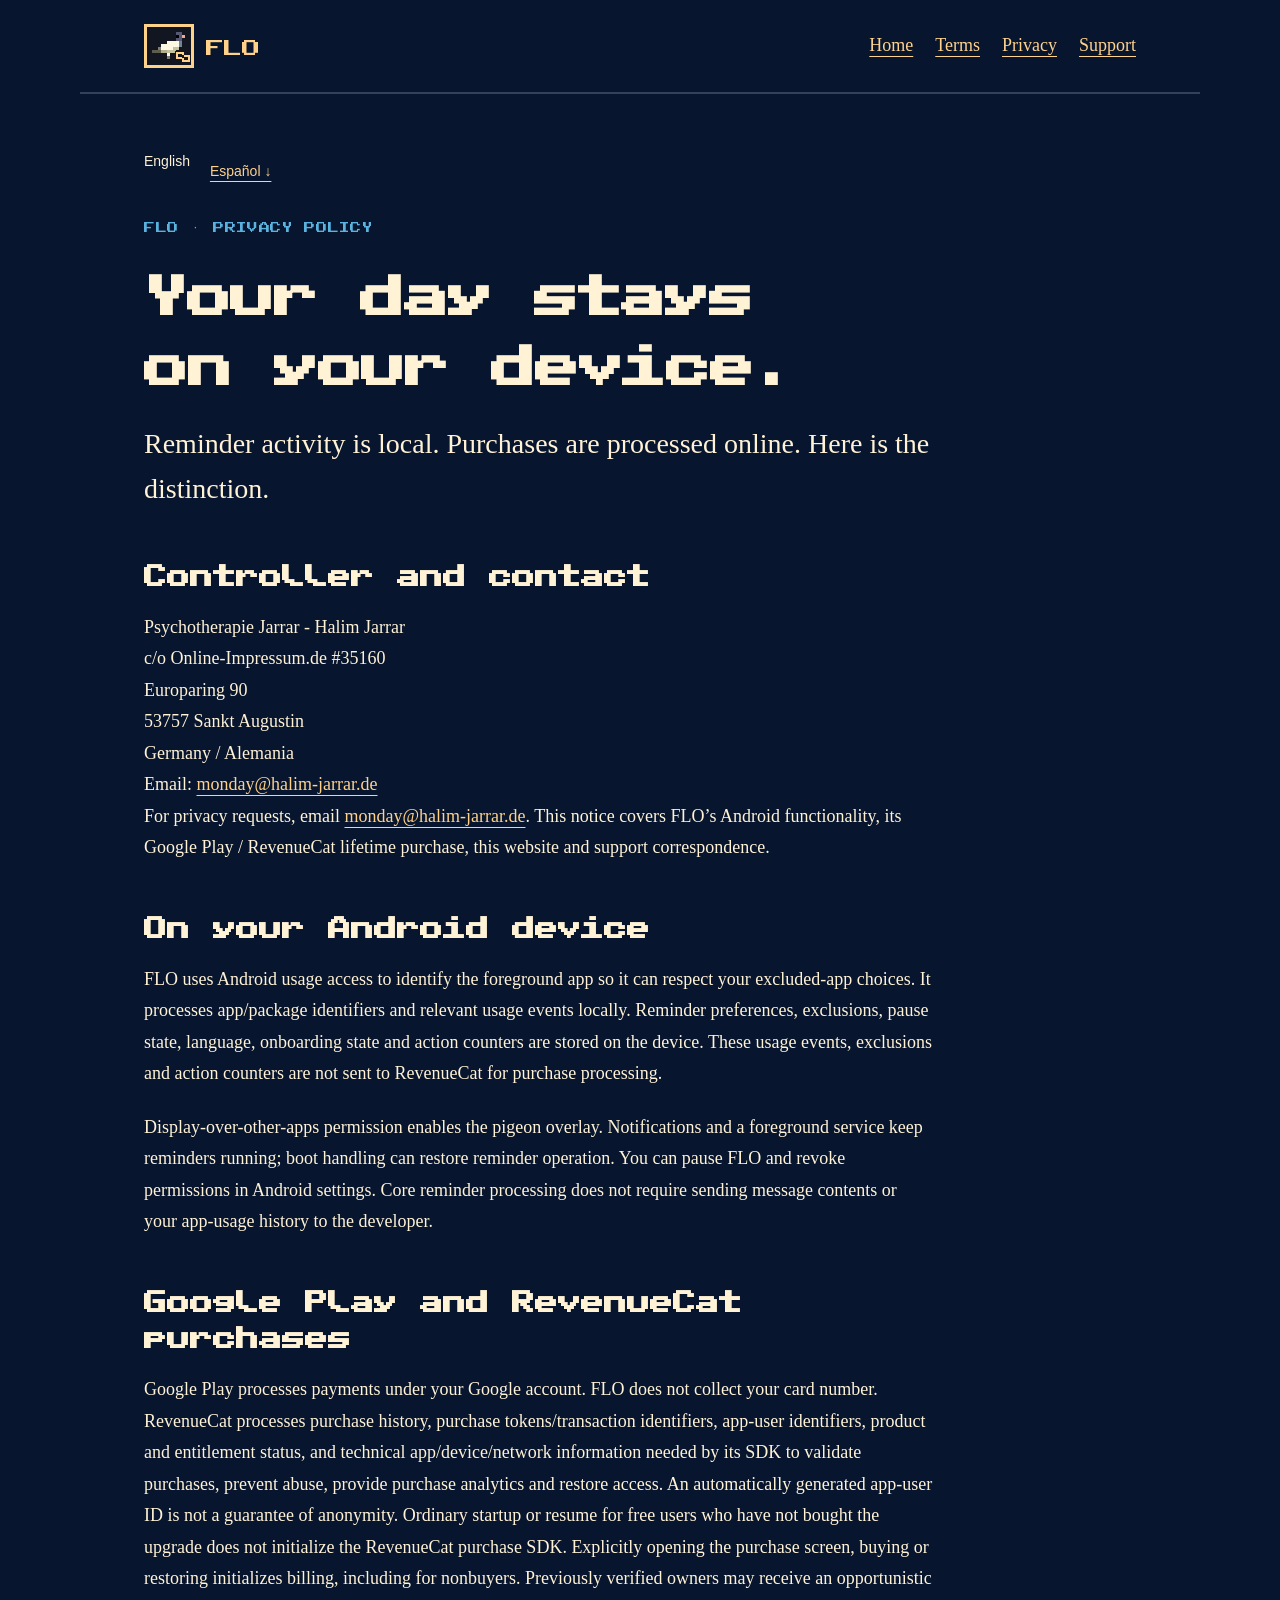
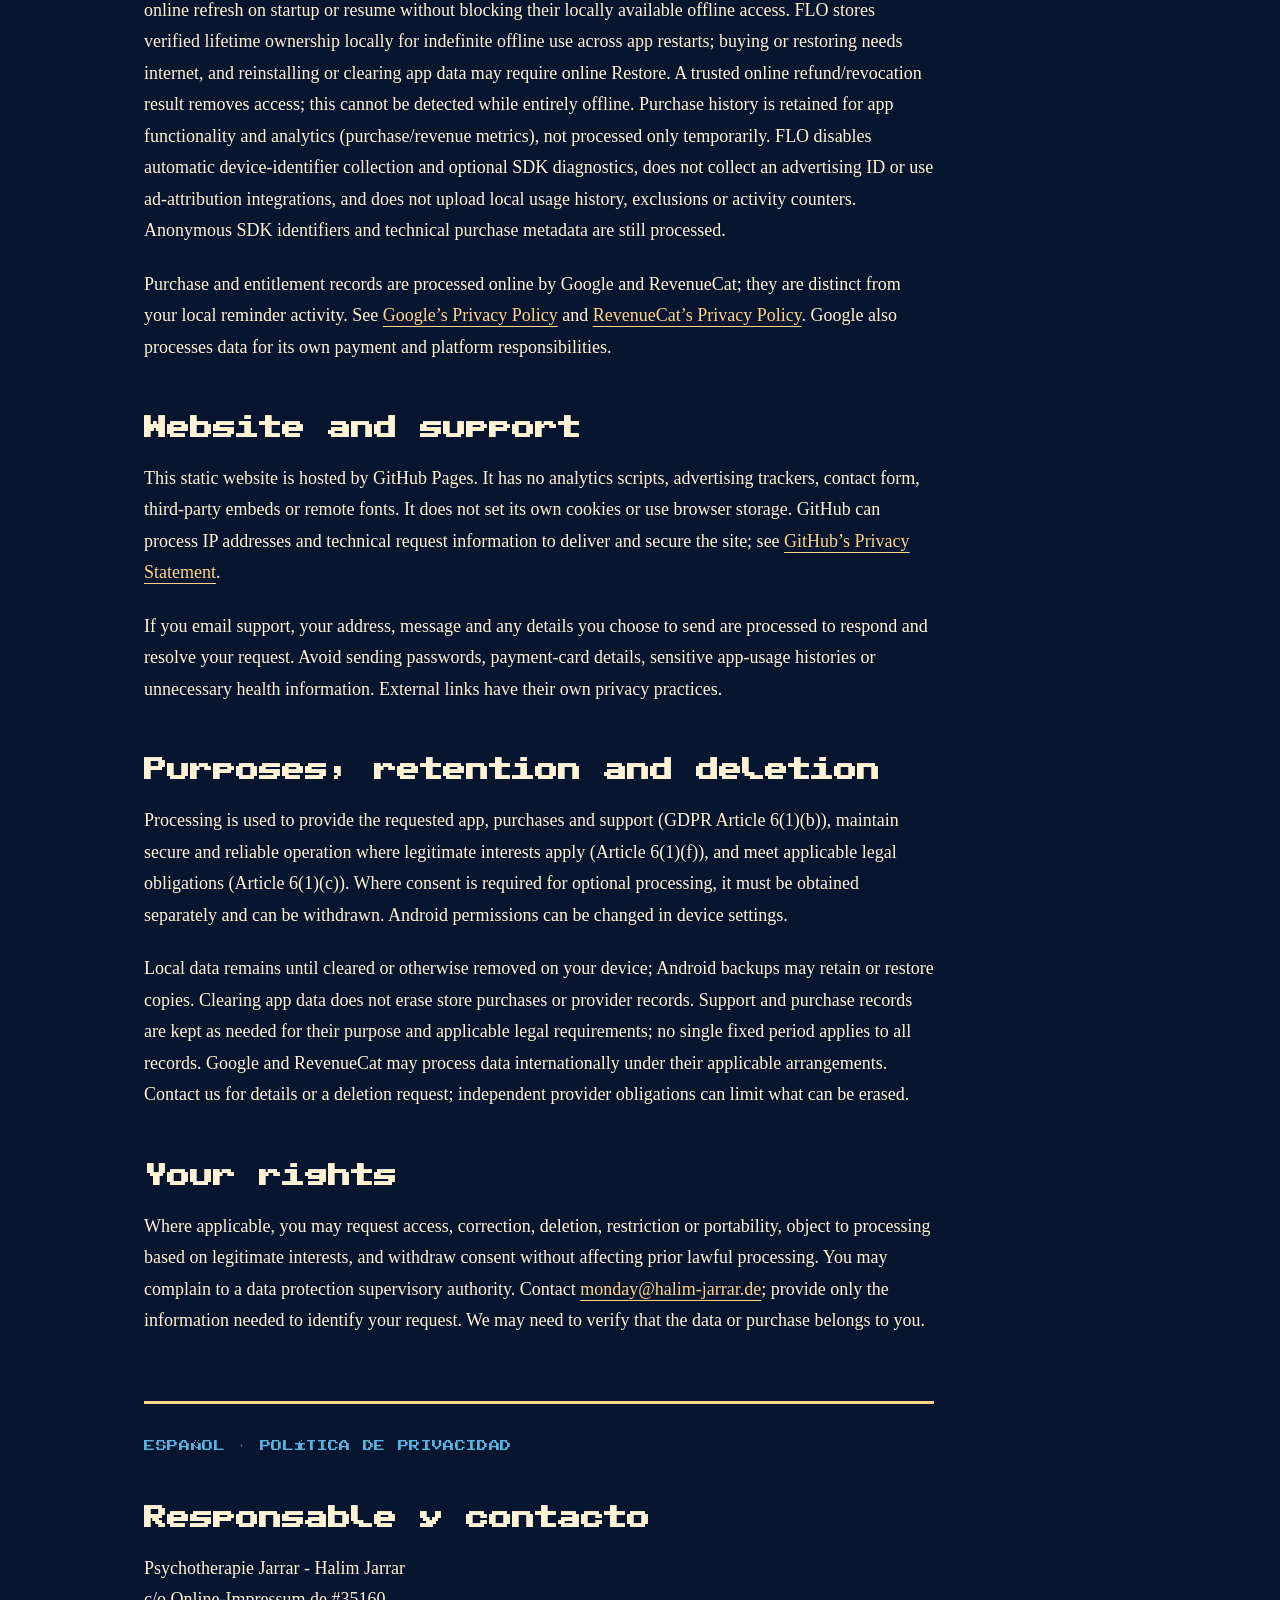
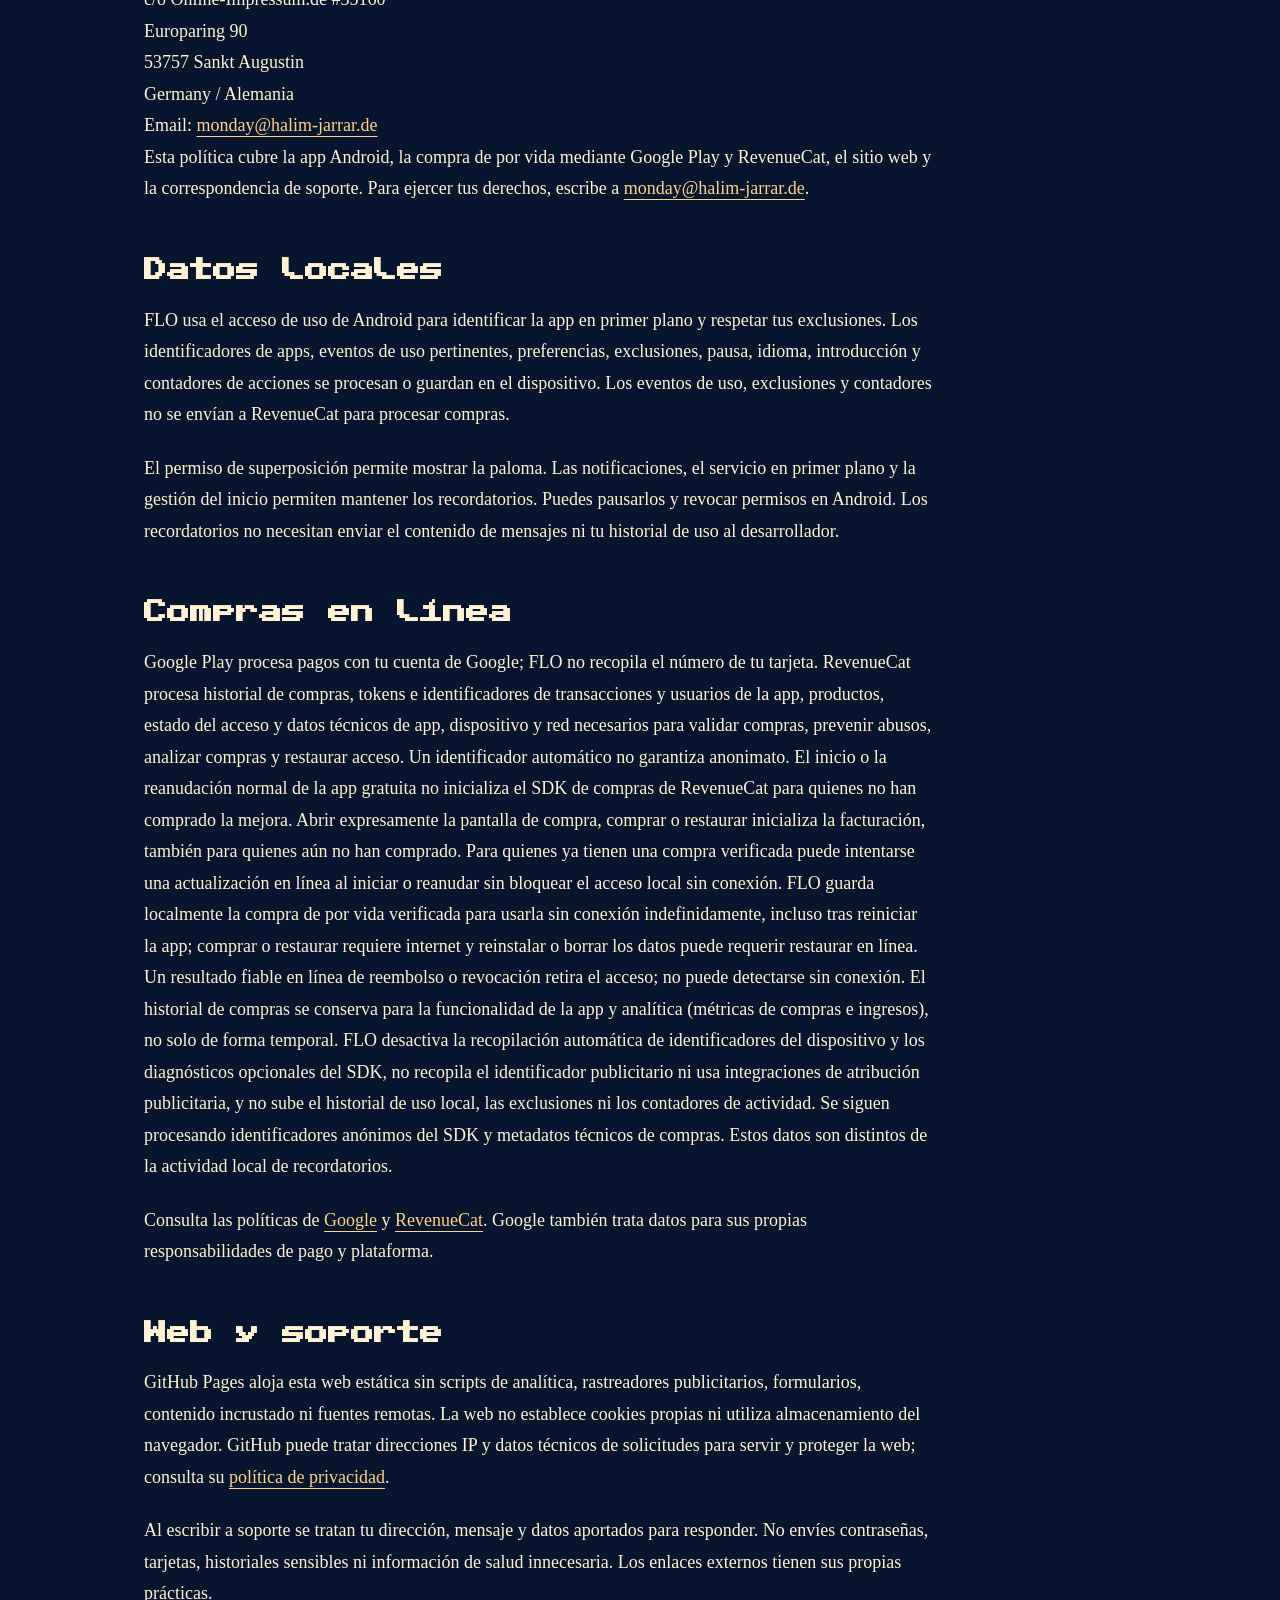
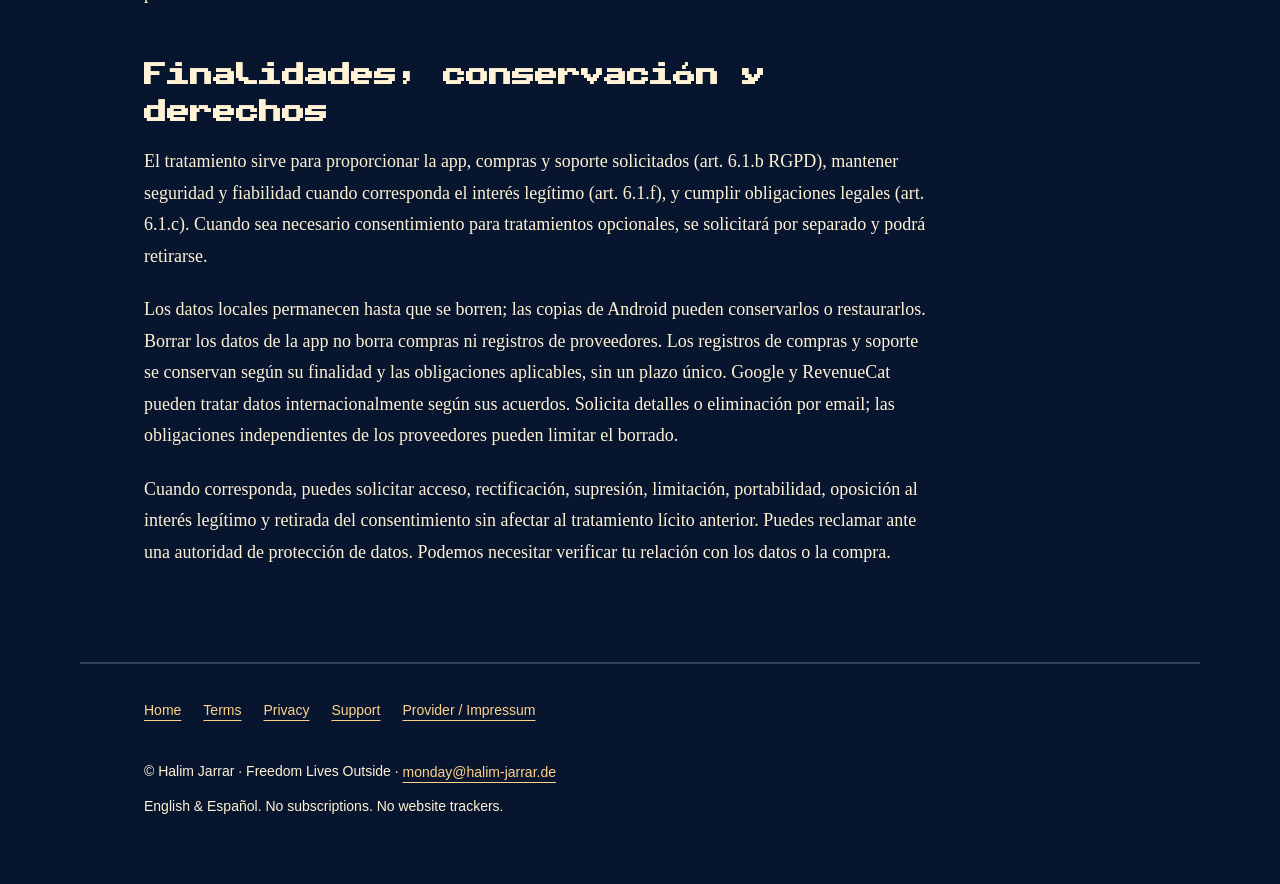
==== commit 4e56eec3: "Align EN and ES website with indefinite offline lifetime access" ====
--- a/privacy/index.html
+++ b/privacy/index.html
@@ -1 +1 @@
-<!doctype html><html lang="en"><head><meta charset="utf-8"><meta name="viewport" content="width=device-width,initial-scale=1"><meta name="referrer" content="no-referrer"><meta http-equiv="Content-Security-Policy" content="default-src 'none'; img-src 'self'; style-src 'self'; font-src 'self'; base-uri 'none'; form-action 'none'"><title>Privacy / Privacidad | FLO</title><meta name="description" content="Freedom Lives Outside: Android reminders, a one-time lifetime upgrade, and clear support and privacy information."><meta name="author" content="Halim Jarrar"><link rel="canonical" href="https://freedom-lives-outside.halim-jarrar.de/privacy/"><link rel="icon" href="../assets/pigeon.png"><link rel="stylesheet" href="../assets/site.css"></head><body><a class="skip" href="#main">Skip to content</a><header><a class="brand" href="../"><img src="../assets/pigeon.png" alt="" width="50" height="44">FLO</a><nav aria-label="Main navigation"><a href="../">Home</a><a href="../terms/">Terms</a><a href="../privacy/">Privacy</a><a href="../support/">Support</a></nav></header><main id="main"><div class="lang"><span>English</span><a href="#es" lang="es">Español ↓</a></div><article><p class="eyebrow">FLO · PRIVACY POLICY</p><h1>Your day stays<br>on your device.</h1><p class="intro">Reminder activity is local. Purchases are processed online. Here is the distinction.</p><h2>Controller and contact</h2><address>Psychotherapie Jarrar - Halim Jarrar<br>c/o Online-Impressum.de #35160<br>Europaring 90<br>53757 Sankt Augustin<br>Germany / Alemania<br>Email: <a href="mailto:monday@halim-jarrar.de">monday@halim-jarrar.de</a></address><p>For privacy requests, email <a href="mailto:monday@halim-jarrar.de">monday@halim-jarrar.de</a>. This notice covers FLO’s Android functionality, its Google Play / RevenueCat lifetime purchase, this website and support correspondence.</p><h2>On your Android device</h2><p>FLO uses Android usage access to identify the foreground app so it can respect your excluded-app choices. It processes app/package identifiers and relevant usage events locally. Reminder preferences, exclusions, pause state, language, onboarding state and action counters are stored on the device. These usage events, exclusions and action counters are not sent to RevenueCat for purchase processing.</p><p>Display-over-other-apps permission enables the pigeon overlay. Notifications and a foreground service keep reminders running; boot handling can restore reminder operation. You can pause FLO and revoke permissions in Android settings. Core reminder processing does not require sending message contents or your app-usage history to the developer.</p><h2>Google Play and RevenueCat purchases</h2><p>Google Play processes payments under your Google account. FLO does not collect your card number. RevenueCat processes purchase history, purchase tokens/transaction identifiers, app-user identifiers, product and entitlement status, and technical app/device/network information needed by its SDK to validate purchases, prevent abuse, provide purchase analytics and restore access. An automatically generated app-user ID is not a guarantee of anonymity. The purchase SDK starts when FLO starts, including for people who have not bought the upgrade. Purchase history is retained for app functionality and analytics (purchase/revenue metrics), not processed only temporarily. FLO disables automatic device-identifier collection and optional SDK diagnostics, does not collect an advertising ID or use ad-attribution integrations, and does not upload local usage history, exclusions or activity counters. Anonymous SDK identifiers and technical purchase metadata are still processed.</p><p>Purchase and entitlement records are processed online by Google and RevenueCat; they are distinct from your local reminder activity. See <a href="https://policies.google.com/privacy">Google’s Privacy Policy</a> and <a href="https://www.revenuecat.com/privacy/">RevenueCat’s Privacy Policy</a>. Google also processes data for its own payment and platform responsibilities.</p><h2>Website and support</h2><p>This static website is hosted by GitHub Pages. It has no analytics scripts, advertising trackers, contact form, third-party embeds or remote fonts. It does not set its own cookies or use browser storage. GitHub can process IP addresses and technical request information to deliver and secure the site; see <a href="https://docs.github.com/en/site-policy/privacy-policies/github-general-privacy-statement">GitHub’s Privacy Statement</a>.</p><p>If you email support, your address, message and any details you choose to send are processed to respond and resolve your request. Avoid sending passwords, payment-card details, sensitive app-usage histories or unnecessary health information. External links have their own privacy practices.</p><h2>Purposes, retention and deletion</h2><p>Processing is used to provide the requested app, purchases and support (GDPR Article 6(1)(b)), maintain secure and reliable operation where legitimate interests apply (Article 6(1)(f)), and meet applicable legal obligations (Article 6(1)(c)). Where consent is required for optional processing, it must be obtained separately and can be withdrawn. Android permissions can be changed in device settings.</p><p>Local data remains until cleared or otherwise removed on your device; Android backups may retain or restore copies. Clearing app data does not erase store purchases or provider records. Support and purchase records are kept as needed for their purpose and applicable legal requirements; no single fixed period applies to all records. Google and RevenueCat may process data internationally under their applicable arrangements. Contact us for details or a deletion request; independent provider obligations can limit what can be erased.</p><h2>Your rights</h2><p>Where applicable, you may request access, correction, deletion, restriction or portability, object to processing based on legitimate interests, and withdraw consent without affecting prior lawful processing. You may complain to a data protection supervisory authority. Contact <a href="mailto:monday@halim-jarrar.de">monday@halim-jarrar.de</a>; provide only the information needed to identify your request. We may need to verify that the data or purchase belongs to you.</p><section id="es" lang="es"><p class="eyebrow">ESPAÑOL · POLÍTICA DE PRIVACIDAD</p><h2>Responsable y contacto</h2><address>Psychotherapie Jarrar - Halim Jarrar<br>c/o Online-Impressum.de #35160<br>Europaring 90<br>53757 Sankt Augustin<br>Germany / Alemania<br>Email: <a href="mailto:monday@halim-jarrar.de">monday@halim-jarrar.de</a></address><p>Esta política cubre la app Android, la compra de por vida mediante Google Play y RevenueCat, el sitio web y la correspondencia de soporte. Para ejercer tus derechos, escribe a <a href="mailto:monday@halim-jarrar.de">monday@halim-jarrar.de</a>.</p><h2>Datos locales</h2><p>FLO usa el acceso de uso de Android para identificar la app en primer plano y respetar tus exclusiones. Los identificadores de apps, eventos de uso pertinentes, preferencias, exclusiones, pausa, idioma, introducción y contadores de acciones se procesan o guardan en el dispositivo. Los eventos de uso, exclusiones y contadores no se envían a RevenueCat para procesar compras.</p><p>El permiso de superposición permite mostrar la paloma. Las notificaciones, el servicio en primer plano y la gestión del inicio permiten mantener los recordatorios. Puedes pausarlos y revocar permisos en Android. Los recordatorios no necesitan enviar el contenido de mensajes ni tu historial de uso al desarrollador.</p><h2>Compras en línea</h2><p>Google Play procesa pagos con tu cuenta de Google; FLO no recopila el número de tu tarjeta. RevenueCat procesa historial de compras, tokens e identificadores de transacciones y usuarios de la app, productos, estado del acceso y datos técnicos de app, dispositivo y red necesarios para validar compras, prevenir abusos, analizar compras y restaurar acceso. Un identificador automático no garantiza anonimato. El SDK de compras se inicia al abrir FLO, también para quienes no han comprado la mejora. El historial de compras se conserva para la funcionalidad de la app y analítica (métricas de compras e ingresos), no solo de forma temporal. FLO desactiva la recopilación automática de identificadores del dispositivo y los diagnósticos opcionales del SDK, no recopila el identificador publicitario ni usa integraciones de atribución publicitaria, y no sube el historial de uso local, las exclusiones ni los contadores de actividad. Se siguen procesando identificadores anónimos del SDK y metadatos técnicos de compras. Estos datos son distintos de la actividad local de recordatorios.</p><p>Consulta las políticas de <a href="https://policies.google.com/privacy">Google</a> y <a href="https://www.revenuecat.com/privacy/">RevenueCat</a>. Google también trata datos para sus propias responsabilidades de pago y plataforma.</p><h2>Web y soporte</h2><p>GitHub Pages aloja esta web estática sin scripts de analítica, rastreadores publicitarios, formularios, contenido incrustado ni fuentes remotas. La web no establece cookies propias ni utiliza almacenamiento del navegador. GitHub puede tratar direcciones IP y datos técnicos de solicitudes para servir y proteger la web; consulta su <a href="https://docs.github.com/en/site-policy/privacy-policies/github-general-privacy-statement">política de privacidad</a>.</p><p>Al escribir a soporte se tratan tu dirección, mensaje y datos aportados para responder. No envíes contraseñas, tarjetas, historiales sensibles ni información de salud innecesaria. Los enlaces externos tienen sus propias prácticas.</p><h2>Finalidades, conservación y derechos</h2><p>El tratamiento sirve para proporcionar la app, compras y soporte solicitados (art. 6.1.b RGPD), mantener seguridad y fiabilidad cuando corresponda el interés legítimo (art. 6.1.f), y cumplir obligaciones legales (art. 6.1.c). Cuando sea necesario consentimiento para tratamientos opcionales, se solicitará por separado y podrá retirarse.</p><p>Los datos locales permanecen hasta que se borren; las copias de Android pueden conservarlos o restaurarlos. Borrar los datos de la app no borra compras ni registros de proveedores. Los registros de compras y soporte se conservan según su finalidad y las obligaciones aplicables, sin un plazo único. Google y RevenueCat pueden tratar datos internacionalmente según sus acuerdos. Solicita detalles o eliminación por email; las obligaciones independientes de los proveedores pueden limitar el borrado.</p><p>Cuando corresponda, puedes solicitar acceso, rectificación, supresión, limitación, portabilidad, oposición al interés legítimo y retirada del consentimiento sin afectar al tratamiento lícito anterior. Puedes reclamar ante una autoridad de protección de datos. Podemos necesitar verificar tu relación con los datos o la compra.</p></section></article></main><footer><nav aria-label="Footer navigation"><a href="../">Home</a><a href="../terms/">Terms</a><a href="../privacy/">Privacy</a><a href="../support/">Support</a><a href="../support/#provider">Provider / Impressum</a></nav><p>© Halim Jarrar · Freedom Lives Outside · <a href="mailto:monday@halim-jarrar.de">monday@halim-jarrar.de</a><br>English &amp; Español. No subscriptions. No website trackers.</p></footer></body></html>+<!doctype html><html lang="en"><head><meta charset="utf-8"><meta name="viewport" content="width=device-width,initial-scale=1"><meta name="referrer" content="no-referrer"><meta http-equiv="Content-Security-Policy" content="default-src 'none'; img-src 'self'; style-src 'self'; font-src 'self'; base-uri 'none'; form-action 'none'"><title>Privacy / Privacidad | FLO</title><meta name="description" content="Freedom Lives Outside: Android reminders, a one-time lifetime upgrade, and clear support and privacy information."><meta name="author" content="Halim Jarrar"><link rel="canonical" href="https://freedom-lives-outside.halim-jarrar.de/privacy/"><link rel="icon" href="../assets/pigeon.png"><link rel="stylesheet" href="../assets/site.css"></head><body><a class="skip" href="#main">Skip to content</a><header><a class="brand" href="../"><img src="../assets/pigeon.png" alt="" width="50" height="44">FLO</a><nav aria-label="Main navigation"><a href="../">Home</a><a href="../terms/">Terms</a><a href="../privacy/">Privacy</a><a href="../support/">Support</a></nav></header><main id="main"><div class="lang"><span>English</span><a href="#es" lang="es">Español ↓</a></div><article><p class="eyebrow">FLO · PRIVACY POLICY</p><h1>Your day stays<br>on your device.</h1><p class="intro">Reminder activity is local. Purchases are processed online. Here is the distinction.</p><h2>Controller and contact</h2><address>Psychotherapie Jarrar - Halim Jarrar<br>c/o Online-Impressum.de #35160<br>Europaring 90<br>53757 Sankt Augustin<br>Germany / Alemania<br>Email: <a href="mailto:monday@halim-jarrar.de">monday@halim-jarrar.de</a></address><p>For privacy requests, email <a href="mailto:monday@halim-jarrar.de">monday@halim-jarrar.de</a>. This notice covers FLO’s Android functionality, its Google Play / RevenueCat lifetime purchase, this website and support correspondence.</p><h2>On your Android device</h2><p>FLO uses Android usage access to identify the foreground app so it can respect your excluded-app choices. It processes app/package identifiers and relevant usage events locally. Reminder preferences, exclusions, pause state, language, onboarding state and action counters are stored on the device. These usage events, exclusions and action counters are not sent to RevenueCat for purchase processing.</p><p>Display-over-other-apps permission enables the pigeon overlay. Notifications and a foreground service keep reminders running; boot handling can restore reminder operation. You can pause FLO and revoke permissions in Android settings. Core reminder processing does not require sending message contents or your app-usage history to the developer.</p><h2>Google Play and RevenueCat purchases</h2><p>Google Play processes payments under your Google account. FLO does not collect your card number. RevenueCat processes purchase history, purchase tokens/transaction identifiers, app-user identifiers, product and entitlement status, and technical app/device/network information needed by its SDK to validate purchases, prevent abuse, provide purchase analytics and restore access. An automatically generated app-user ID is not a guarantee of anonymity. Ordinary startup or resume for free users who have not bought the upgrade does not initialize the RevenueCat purchase SDK. Explicitly opening the purchase screen, buying or restoring initializes billing, including for nonbuyers. Previously verified owners may receive an opportunistic online refresh on startup or resume without blocking their locally available offline access. FLO stores verified lifetime ownership locally for indefinite offline use across app restarts; buying or restoring needs internet, and reinstalling or clearing app data may require online Restore. A trusted online refund/revocation result removes access; this cannot be detected while entirely offline. Purchase history is retained for app functionality and analytics (purchase/revenue metrics), not processed only temporarily. FLO disables automatic device-identifier collection and optional SDK diagnostics, does not collect an advertising ID or use ad-attribution integrations, and does not upload local usage history, exclusions or activity counters. Anonymous SDK identifiers and technical purchase metadata are still processed.</p><p>Purchase and entitlement records are processed online by Google and RevenueCat; they are distinct from your local reminder activity. See <a href="https://policies.google.com/privacy">Google’s Privacy Policy</a> and <a href="https://www.revenuecat.com/privacy/">RevenueCat’s Privacy Policy</a>. Google also processes data for its own payment and platform responsibilities.</p><h2>Website and support</h2><p>This static website is hosted by GitHub Pages. It has no analytics scripts, advertising trackers, contact form, third-party embeds or remote fonts. It does not set its own cookies or use browser storage. GitHub can process IP addresses and technical request information to deliver and secure the site; see <a href="https://docs.github.com/en/site-policy/privacy-policies/github-general-privacy-statement">GitHub’s Privacy Statement</a>.</p><p>If you email support, your address, message and any details you choose to send are processed to respond and resolve your request. Avoid sending passwords, payment-card details, sensitive app-usage histories or unnecessary health information. External links have their own privacy practices.</p><h2>Purposes, retention and deletion</h2><p>Processing is used to provide the requested app, purchases and support (GDPR Article 6(1)(b)), maintain secure and reliable operation where legitimate interests apply (Article 6(1)(f)), and meet applicable legal obligations (Article 6(1)(c)). Where consent is required for optional processing, it must be obtained separately and can be withdrawn. Android permissions can be changed in device settings.</p><p>Local data remains until cleared or otherwise removed on your device; Android backups may retain or restore copies. Clearing app data does not erase store purchases or provider records. Support and purchase records are kept as needed for their purpose and applicable legal requirements; no single fixed period applies to all records. Google and RevenueCat may process data internationally under their applicable arrangements. Contact us for details or a deletion request; independent provider obligations can limit what can be erased.</p><h2>Your rights</h2><p>Where applicable, you may request access, correction, deletion, restriction or portability, object to processing based on legitimate interests, and withdraw consent without affecting prior lawful processing. You may complain to a data protection supervisory authority. Contact <a href="mailto:monday@halim-jarrar.de">monday@halim-jarrar.de</a>; provide only the information needed to identify your request. We may need to verify that the data or purchase belongs to you.</p><section id="es" lang="es"><p class="eyebrow">ESPAÑOL · POLÍTICA DE PRIVACIDAD</p><h2>Responsable y contacto</h2><address>Psychotherapie Jarrar - Halim Jarrar<br>c/o Online-Impressum.de #35160<br>Europaring 90<br>53757 Sankt Augustin<br>Germany / Alemania<br>Email: <a href="mailto:monday@halim-jarrar.de">monday@halim-jarrar.de</a></address><p>Esta política cubre la app Android, la compra de por vida mediante Google Play y RevenueCat, el sitio web y la correspondencia de soporte. Para ejercer tus derechos, escribe a <a href="mailto:monday@halim-jarrar.de">monday@halim-jarrar.de</a>.</p><h2>Datos locales</h2><p>FLO usa el acceso de uso de Android para identificar la app en primer plano y respetar tus exclusiones. Los identificadores de apps, eventos de uso pertinentes, preferencias, exclusiones, pausa, idioma, introducción y contadores de acciones se procesan o guardan en el dispositivo. Los eventos de uso, exclusiones y contadores no se envían a RevenueCat para procesar compras.</p><p>El permiso de superposición permite mostrar la paloma. Las notificaciones, el servicio en primer plano y la gestión del inicio permiten mantener los recordatorios. Puedes pausarlos y revocar permisos en Android. Los recordatorios no necesitan enviar el contenido de mensajes ni tu historial de uso al desarrollador.</p><h2>Compras en línea</h2><p>Google Play procesa pagos con tu cuenta de Google; FLO no recopila el número de tu tarjeta. RevenueCat procesa historial de compras, tokens e identificadores de transacciones y usuarios de la app, productos, estado del acceso y datos técnicos de app, dispositivo y red necesarios para validar compras, prevenir abusos, analizar compras y restaurar acceso. Un identificador automático no garantiza anonimato. El inicio o la reanudación normal de la app gratuita no inicializa el SDK de compras de RevenueCat para quienes no han comprado la mejora. Abrir expresamente la pantalla de compra, comprar o restaurar inicializa la facturación, también para quienes aún no han comprado. Para quienes ya tienen una compra verificada puede intentarse una actualización en línea al iniciar o reanudar sin bloquear el acceso local sin conexión. FLO guarda localmente la compra de por vida verificada para usarla sin conexión indefinidamente, incluso tras reiniciar la app; comprar o restaurar requiere internet y reinstalar o borrar los datos puede requerir restaurar en línea. Un resultado fiable en línea de reembolso o revocación retira el acceso; no puede detectarse sin conexión. El historial de compras se conserva para la funcionalidad de la app y analítica (métricas de compras e ingresos), no solo de forma temporal. FLO desactiva la recopilación automática de identificadores del dispositivo y los diagnósticos opcionales del SDK, no recopila el identificador publicitario ni usa integraciones de atribución publicitaria, y no sube el historial de uso local, las exclusiones ni los contadores de actividad. Se siguen procesando identificadores anónimos del SDK y metadatos técnicos de compras. Estos datos son distintos de la actividad local de recordatorios.</p><p>Consulta las políticas de <a href="https://policies.google.com/privacy">Google</a> y <a href="https://www.revenuecat.com/privacy/">RevenueCat</a>. Google también trata datos para sus propias responsabilidades de pago y plataforma.</p><h2>Web y soporte</h2><p>GitHub Pages aloja esta web estática sin scripts de analítica, rastreadores publicitarios, formularios, contenido incrustado ni fuentes remotas. La web no establece cookies propias ni utiliza almacenamiento del navegador. GitHub puede tratar direcciones IP y datos técnicos de solicitudes para servir y proteger la web; consulta su <a href="https://docs.github.com/en/site-policy/privacy-policies/github-general-privacy-statement">política de privacidad</a>.</p><p>Al escribir a soporte se tratan tu dirección, mensaje y datos aportados para responder. No envíes contraseñas, tarjetas, historiales sensibles ni información de salud innecesaria. Los enlaces externos tienen sus propias prácticas.</p><h2>Finalidades, conservación y derechos</h2><p>El tratamiento sirve para proporcionar la app, compras y soporte solicitados (art. 6.1.b RGPD), mantener seguridad y fiabilidad cuando corresponda el interés legítimo (art. 6.1.f), y cumplir obligaciones legales (art. 6.1.c). Cuando sea necesario consentimiento para tratamientos opcionales, se solicitará por separado y podrá retirarse.</p><p>Los datos locales permanecen hasta que se borren; las copias de Android pueden conservarlos o restaurarlos. Borrar los datos de la app no borra compras ni registros de proveedores. Los registros de compras y soporte se conservan según su finalidad y las obligaciones aplicables, sin un plazo único. Google y RevenueCat pueden tratar datos internacionalmente según sus acuerdos. Solicita detalles o eliminación por email; las obligaciones independientes de los proveedores pueden limitar el borrado.</p><p>Cuando corresponda, puedes solicitar acceso, rectificación, supresión, limitación, portabilidad, oposición al interés legítimo y retirada del consentimiento sin afectar al tratamiento lícito anterior. Puedes reclamar ante una autoridad de protección de datos. Podemos necesitar verificar tu relación con los datos o la compra.</p></section></article></main><footer><nav aria-label="Footer navigation"><a href="../">Home</a><a href="../terms/">Terms</a><a href="../privacy/">Privacy</a><a href="../support/">Support</a><a href="../support/#provider">Provider / Impressum</a></nav><p>© Halim Jarrar · Freedom Lives Outside · <a href="mailto:monday@halim-jarrar.de">monday@halim-jarrar.de</a><br>English &amp; Español. No subscriptions. No website trackers.</p></footer></body></html>
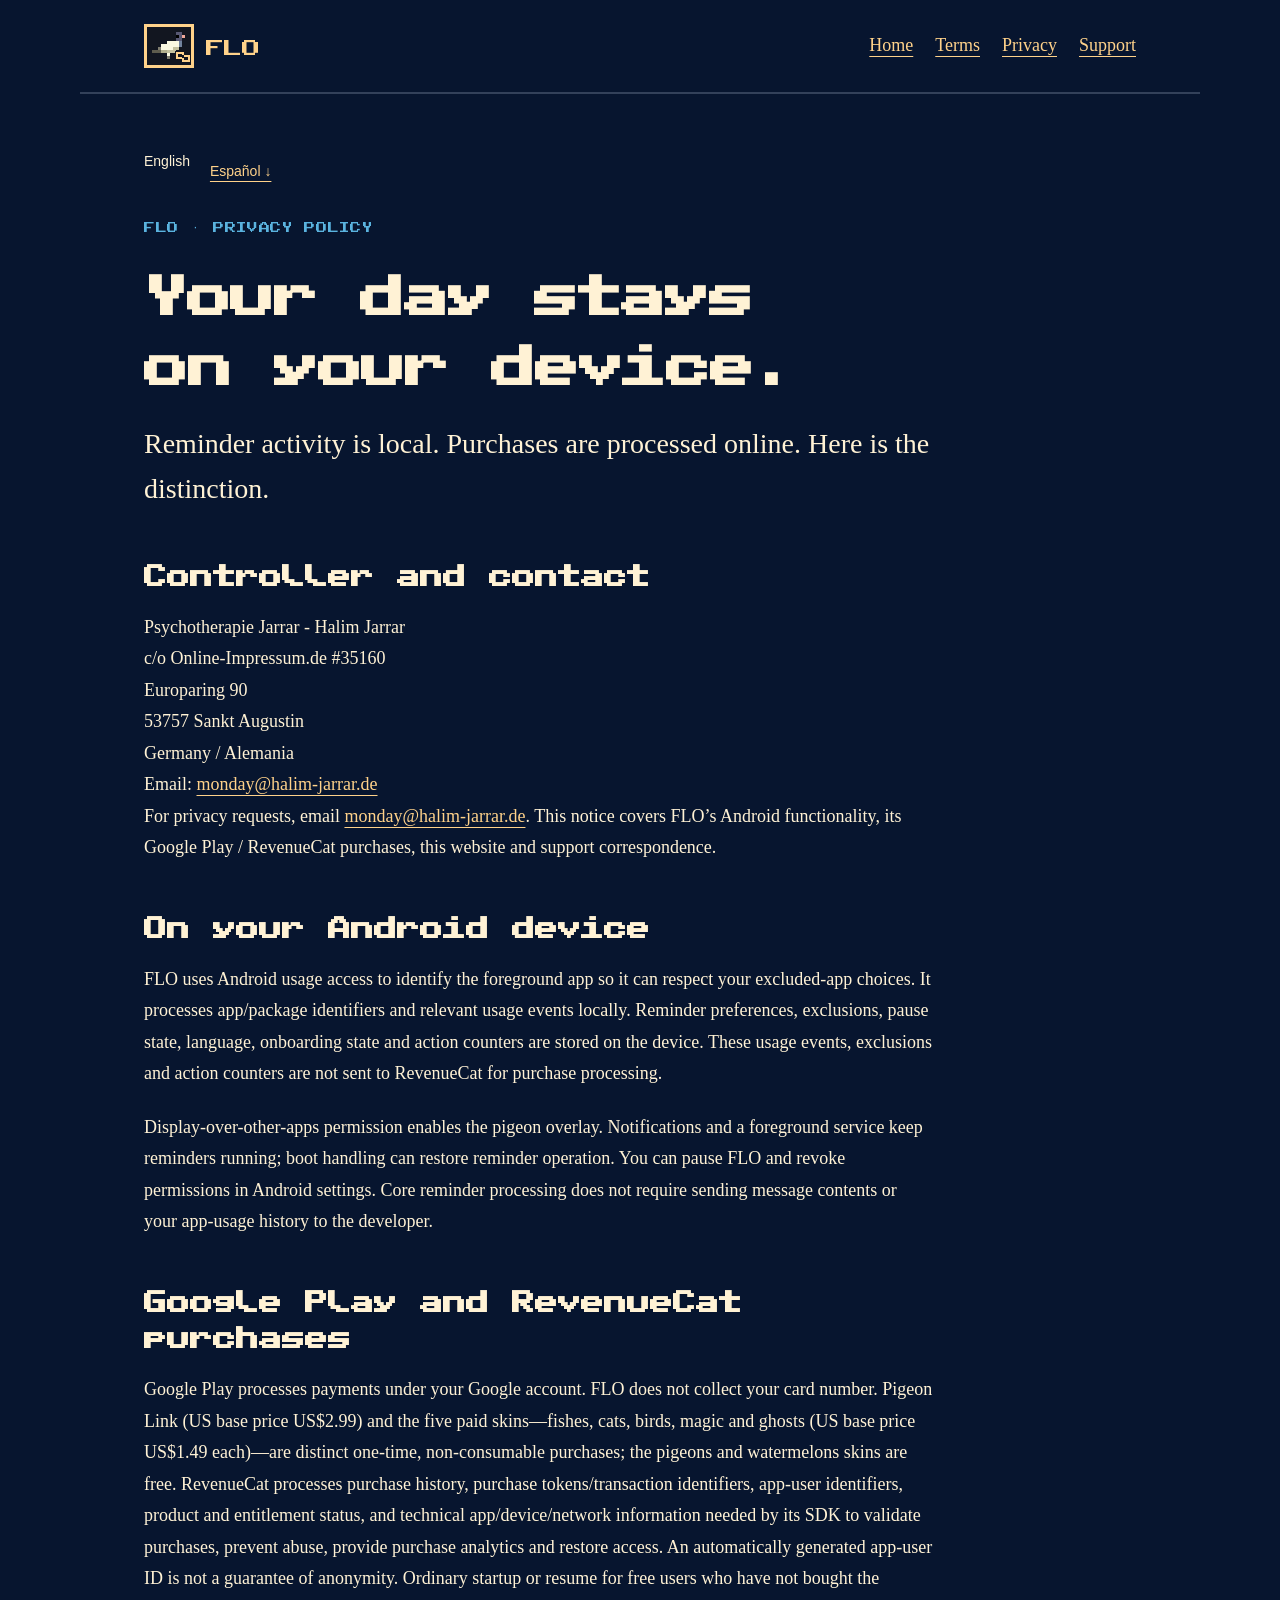
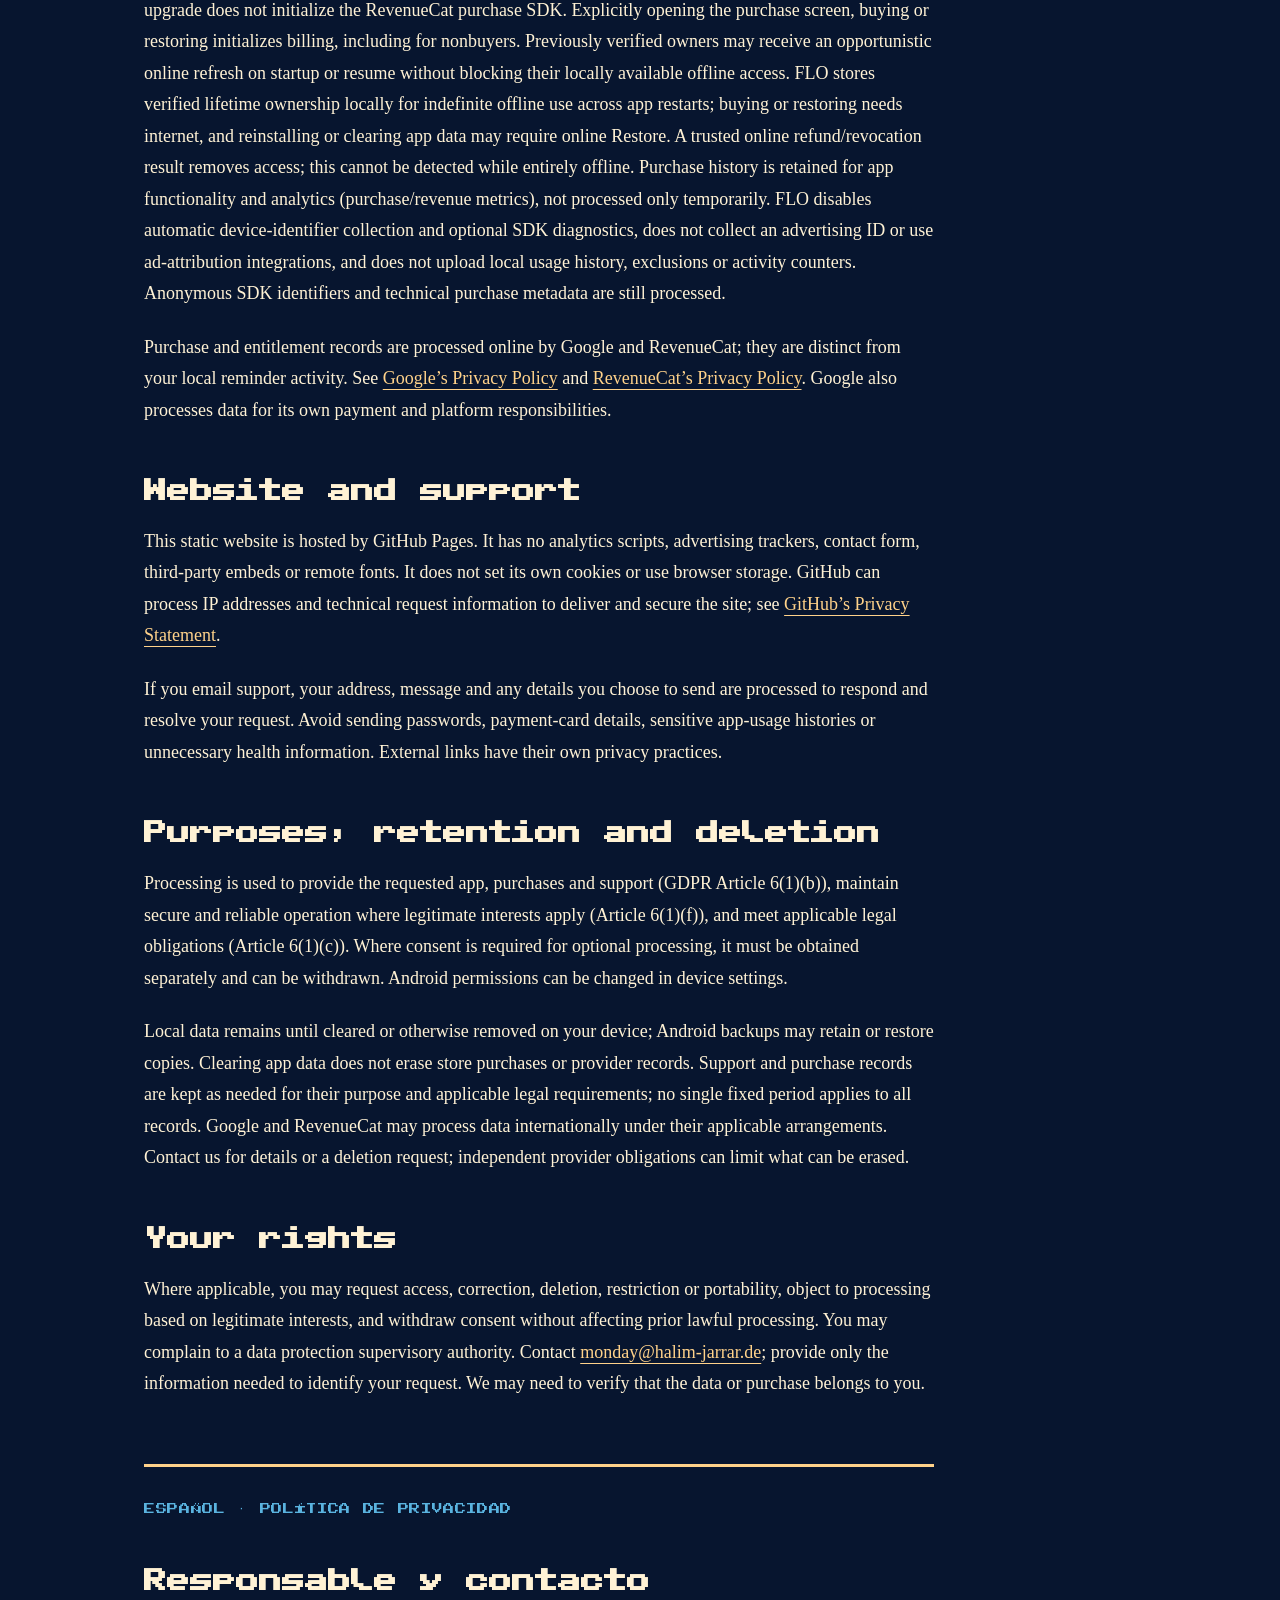
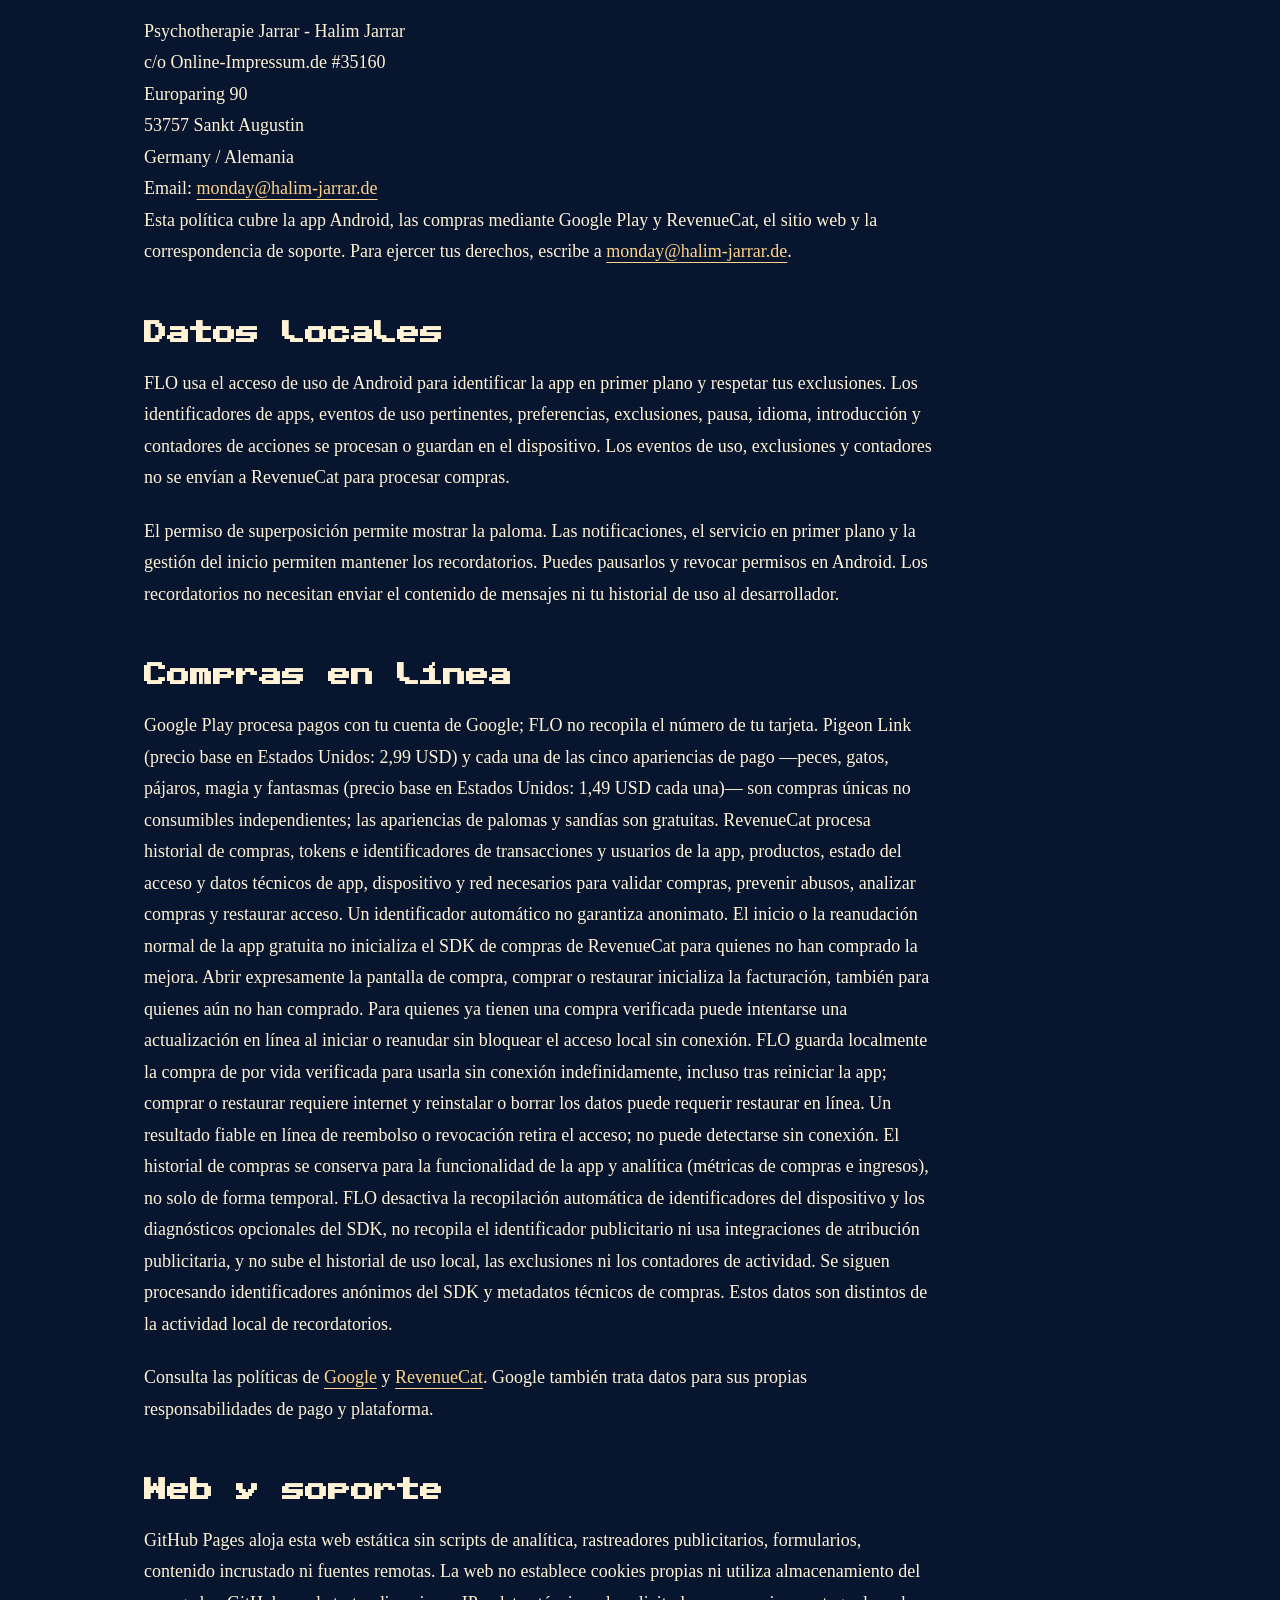
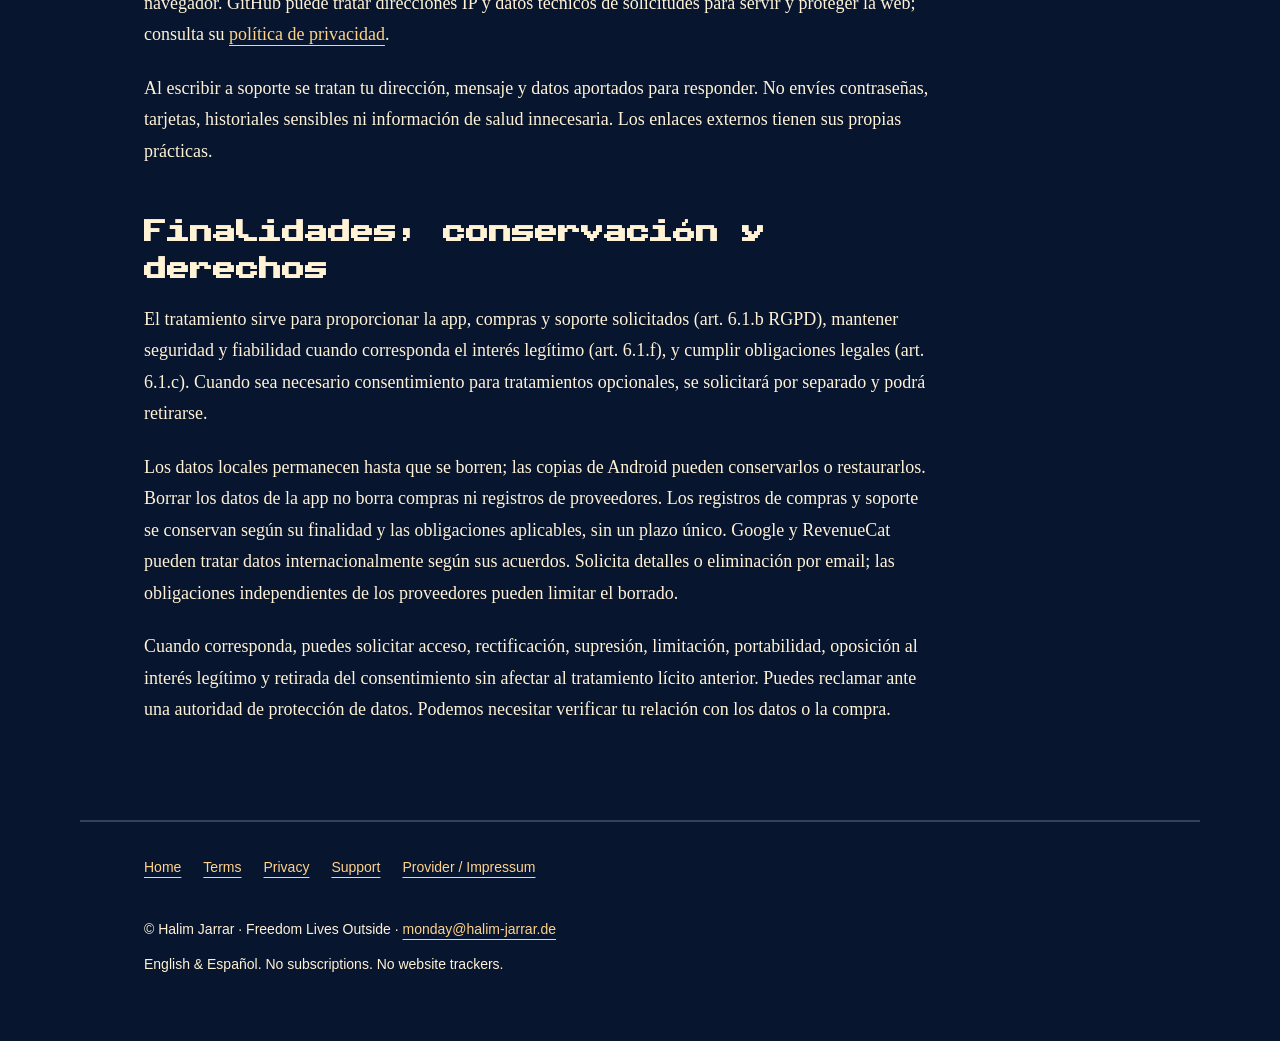
==== commit 6855811d: "docs: correct FLO purchase prices and skin terms in EN/ES" ====
--- a/privacy/index.html
+++ b/privacy/index.html
@@ -1 +1 @@
-<!doctype html><html lang="en"><head><meta charset="utf-8"><meta name="viewport" content="width=device-width,initial-scale=1"><meta name="referrer" content="no-referrer"><meta http-equiv="Content-Security-Policy" content="default-src 'none'; img-src 'self'; style-src 'self'; font-src 'self'; base-uri 'none'; form-action 'none'"><title>Privacy / Privacidad | FLO</title><meta name="description" content="Freedom Lives Outside: Android reminders, a one-time lifetime upgrade, and clear support and privacy information."><meta name="author" content="Halim Jarrar"><link rel="canonical" href="https://freedom-lives-outside.halim-jarrar.de/privacy/"><link rel="icon" href="../assets/pigeon.png"><link rel="stylesheet" href="../assets/site.css"></head><body><a class="skip" href="#main">Skip to content</a><header><a class="brand" href="../"><img src="../assets/pigeon.png" alt="" width="50" height="44">FLO</a><nav aria-label="Main navigation"><a href="../">Home</a><a href="../terms/">Terms</a><a href="../privacy/">Privacy</a><a href="../support/">Support</a></nav></header><main id="main"><div class="lang"><span>English</span><a href="#es" lang="es">Español ↓</a></div><article><p class="eyebrow">FLO · PRIVACY POLICY</p><h1>Your day stays<br>on your device.</h1><p class="intro">Reminder activity is local. Purchases are processed online. Here is the distinction.</p><h2>Controller and contact</h2><address>Psychotherapie Jarrar - Halim Jarrar<br>c/o Online-Impressum.de #35160<br>Europaring 90<br>53757 Sankt Augustin<br>Germany / Alemania<br>Email: <a href="mailto:monday@halim-jarrar.de">monday@halim-jarrar.de</a></address><p>For privacy requests, email <a href="mailto:monday@halim-jarrar.de">monday@halim-jarrar.de</a>. This notice covers FLO’s Android functionality, its Google Play / RevenueCat lifetime purchase, this website and support correspondence.</p><h2>On your Android device</h2><p>FLO uses Android usage access to identify the foreground app so it can respect your excluded-app choices. It processes app/package identifiers and relevant usage events locally. Reminder preferences, exclusions, pause state, language, onboarding state and action counters are stored on the device. These usage events, exclusions and action counters are not sent to RevenueCat for purchase processing.</p><p>Display-over-other-apps permission enables the pigeon overlay. Notifications and a foreground service keep reminders running; boot handling can restore reminder operation. You can pause FLO and revoke permissions in Android settings. Core reminder processing does not require sending message contents or your app-usage history to the developer.</p><h2>Google Play and RevenueCat purchases</h2><p>Google Play processes payments under your Google account. FLO does not collect your card number. RevenueCat processes purchase history, purchase tokens/transaction identifiers, app-user identifiers, product and entitlement status, and technical app/device/network information needed by its SDK to validate purchases, prevent abuse, provide purchase analytics and restore access. An automatically generated app-user ID is not a guarantee of anonymity. Ordinary startup or resume for free users who have not bought the upgrade does not initialize the RevenueCat purchase SDK. Explicitly opening the purchase screen, buying or restoring initializes billing, including for nonbuyers. Previously verified owners may receive an opportunistic online refresh on startup or resume without blocking their locally available offline access. FLO stores verified lifetime ownership locally for indefinite offline use across app restarts; buying or restoring needs internet, and reinstalling or clearing app data may require online Restore. A trusted online refund/revocation result removes access; this cannot be detected while entirely offline. Purchase history is retained for app functionality and analytics (purchase/revenue metrics), not processed only temporarily. FLO disables automatic device-identifier collection and optional SDK diagnostics, does not collect an advertising ID or use ad-attribution integrations, and does not upload local usage history, exclusions or activity counters. Anonymous SDK identifiers and technical purchase metadata are still processed.</p><p>Purchase and entitlement records are processed online by Google and RevenueCat; they are distinct from your local reminder activity. See <a href="https://policies.google.com/privacy">Google’s Privacy Policy</a> and <a href="https://www.revenuecat.com/privacy/">RevenueCat’s Privacy Policy</a>. Google also processes data for its own payment and platform responsibilities.</p><h2>Website and support</h2><p>This static website is hosted by GitHub Pages. It has no analytics scripts, advertising trackers, contact form, third-party embeds or remote fonts. It does not set its own cookies or use browser storage. GitHub can process IP addresses and technical request information to deliver and secure the site; see <a href="https://docs.github.com/en/site-policy/privacy-policies/github-general-privacy-statement">GitHub’s Privacy Statement</a>.</p><p>If you email support, your address, message and any details you choose to send are processed to respond and resolve your request. Avoid sending passwords, payment-card details, sensitive app-usage histories or unnecessary health information. External links have their own privacy practices.</p><h2>Purposes, retention and deletion</h2><p>Processing is used to provide the requested app, purchases and support (GDPR Article 6(1)(b)), maintain secure and reliable operation where legitimate interests apply (Article 6(1)(f)), and meet applicable legal obligations (Article 6(1)(c)). Where consent is required for optional processing, it must be obtained separately and can be withdrawn. Android permissions can be changed in device settings.</p><p>Local data remains until cleared or otherwise removed on your device; Android backups may retain or restore copies. Clearing app data does not erase store purchases or provider records. Support and purchase records are kept as needed for their purpose and applicable legal requirements; no single fixed period applies to all records. Google and RevenueCat may process data internationally under their applicable arrangements. Contact us for details or a deletion request; independent provider obligations can limit what can be erased.</p><h2>Your rights</h2><p>Where applicable, you may request access, correction, deletion, restriction or portability, object to processing based on legitimate interests, and withdraw consent without affecting prior lawful processing. You may complain to a data protection supervisory authority. Contact <a href="mailto:monday@halim-jarrar.de">monday@halim-jarrar.de</a>; provide only the information needed to identify your request. We may need to verify that the data or purchase belongs to you.</p><section id="es" lang="es"><p class="eyebrow">ESPAÑOL · POLÍTICA DE PRIVACIDAD</p><h2>Responsable y contacto</h2><address>Psychotherapie Jarrar - Halim Jarrar<br>c/o Online-Impressum.de #35160<br>Europaring 90<br>53757 Sankt Augustin<br>Germany / Alemania<br>Email: <a href="mailto:monday@halim-jarrar.de">monday@halim-jarrar.de</a></address><p>Esta política cubre la app Android, la compra de por vida mediante Google Play y RevenueCat, el sitio web y la correspondencia de soporte. Para ejercer tus derechos, escribe a <a href="mailto:monday@halim-jarrar.de">monday@halim-jarrar.de</a>.</p><h2>Datos locales</h2><p>FLO usa el acceso de uso de Android para identificar la app en primer plano y respetar tus exclusiones. Los identificadores de apps, eventos de uso pertinentes, preferencias, exclusiones, pausa, idioma, introducción y contadores de acciones se procesan o guardan en el dispositivo. Los eventos de uso, exclusiones y contadores no se envían a RevenueCat para procesar compras.</p><p>El permiso de superposición permite mostrar la paloma. Las notificaciones, el servicio en primer plano y la gestión del inicio permiten mantener los recordatorios. Puedes pausarlos y revocar permisos en Android. Los recordatorios no necesitan enviar el contenido de mensajes ni tu historial de uso al desarrollador.</p><h2>Compras en línea</h2><p>Google Play procesa pagos con tu cuenta de Google; FLO no recopila el número de tu tarjeta. RevenueCat procesa historial de compras, tokens e identificadores de transacciones y usuarios de la app, productos, estado del acceso y datos técnicos de app, dispositivo y red necesarios para validar compras, prevenir abusos, analizar compras y restaurar acceso. Un identificador automático no garantiza anonimato. El inicio o la reanudación normal de la app gratuita no inicializa el SDK de compras de RevenueCat para quienes no han comprado la mejora. Abrir expresamente la pantalla de compra, comprar o restaurar inicializa la facturación, también para quienes aún no han comprado. Para quienes ya tienen una compra verificada puede intentarse una actualización en línea al iniciar o reanudar sin bloquear el acceso local sin conexión. FLO guarda localmente la compra de por vida verificada para usarla sin conexión indefinidamente, incluso tras reiniciar la app; comprar o restaurar requiere internet y reinstalar o borrar los datos puede requerir restaurar en línea. Un resultado fiable en línea de reembolso o revocación retira el acceso; no puede detectarse sin conexión. El historial de compras se conserva para la funcionalidad de la app y analítica (métricas de compras e ingresos), no solo de forma temporal. FLO desactiva la recopilación automática de identificadores del dispositivo y los diagnósticos opcionales del SDK, no recopila el identificador publicitario ni usa integraciones de atribución publicitaria, y no sube el historial de uso local, las exclusiones ni los contadores de actividad. Se siguen procesando identificadores anónimos del SDK y metadatos técnicos de compras. Estos datos son distintos de la actividad local de recordatorios.</p><p>Consulta las políticas de <a href="https://policies.google.com/privacy">Google</a> y <a href="https://www.revenuecat.com/privacy/">RevenueCat</a>. Google también trata datos para sus propias responsabilidades de pago y plataforma.</p><h2>Web y soporte</h2><p>GitHub Pages aloja esta web estática sin scripts de analítica, rastreadores publicitarios, formularios, contenido incrustado ni fuentes remotas. La web no establece cookies propias ni utiliza almacenamiento del navegador. GitHub puede tratar direcciones IP y datos técnicos de solicitudes para servir y proteger la web; consulta su <a href="https://docs.github.com/en/site-policy/privacy-policies/github-general-privacy-statement">política de privacidad</a>.</p><p>Al escribir a soporte se tratan tu dirección, mensaje y datos aportados para responder. No envíes contraseñas, tarjetas, historiales sensibles ni información de salud innecesaria. Los enlaces externos tienen sus propias prácticas.</p><h2>Finalidades, conservación y derechos</h2><p>El tratamiento sirve para proporcionar la app, compras y soporte solicitados (art. 6.1.b RGPD), mantener seguridad y fiabilidad cuando corresponda el interés legítimo (art. 6.1.f), y cumplir obligaciones legales (art. 6.1.c). Cuando sea necesario consentimiento para tratamientos opcionales, se solicitará por separado y podrá retirarse.</p><p>Los datos locales permanecen hasta que se borren; las copias de Android pueden conservarlos o restaurarlos. Borrar los datos de la app no borra compras ni registros de proveedores. Los registros de compras y soporte se conservan según su finalidad y las obligaciones aplicables, sin un plazo único. Google y RevenueCat pueden tratar datos internacionalmente según sus acuerdos. Solicita detalles o eliminación por email; las obligaciones independientes de los proveedores pueden limitar el borrado.</p><p>Cuando corresponda, puedes solicitar acceso, rectificación, supresión, limitación, portabilidad, oposición al interés legítimo y retirada del consentimiento sin afectar al tratamiento lícito anterior. Puedes reclamar ante una autoridad de protección de datos. Podemos necesitar verificar tu relación con los datos o la compra.</p></section></article></main><footer><nav aria-label="Footer navigation"><a href="../">Home</a><a href="../terms/">Terms</a><a href="../privacy/">Privacy</a><a href="../support/">Support</a><a href="../support/#provider">Provider / Impressum</a></nav><p>© Halim Jarrar · Freedom Lives Outside · <a href="mailto:monday@halim-jarrar.de">monday@halim-jarrar.de</a><br>English &amp; Español. No subscriptions. No website trackers.</p></footer></body></html>+<!doctype html><html lang="en"><head><meta charset="utf-8"><meta name="viewport" content="width=device-width,initial-scale=1"><meta name="referrer" content="no-referrer"><meta http-equiv="Content-Security-Policy" content="default-src 'none'; img-src 'self'; style-src 'self'; font-src 'self'; base-uri 'none'; form-action 'none'"><title>Privacy / Privacidad | FLO</title><meta name="description" content="Freedom Lives Outside: Android reminders, a one-time lifetime upgrade, and clear support and privacy information."><meta name="author" content="Halim Jarrar"><link rel="canonical" href="https://freedom-lives-outside.halim-jarrar.de/privacy/"><link rel="icon" href="../assets/pigeon.png"><link rel="stylesheet" href="../assets/site.css"></head><body><a class="skip" href="#main">Skip to content</a><header><a class="brand" href="../"><img src="../assets/pigeon.png" alt="" width="50" height="44">FLO</a><nav aria-label="Main navigation"><a href="../">Home</a><a href="../terms/">Terms</a><a href="../privacy/">Privacy</a><a href="../support/">Support</a></nav></header><main id="main"><div class="lang"><span>English</span><a href="#es" lang="es">Español ↓</a></div><article><p class="eyebrow">FLO · PRIVACY POLICY</p><h1>Your day stays<br>on your device.</h1><p class="intro">Reminder activity is local. Purchases are processed online. Here is the distinction.</p><h2>Controller and contact</h2><address>Psychotherapie Jarrar - Halim Jarrar<br>c/o Online-Impressum.de #35160<br>Europaring 90<br>53757 Sankt Augustin<br>Germany / Alemania<br>Email: <a href="mailto:monday@halim-jarrar.de">monday@halim-jarrar.de</a></address><p>For privacy requests, email <a href="mailto:monday@halim-jarrar.de">monday@halim-jarrar.de</a>. This notice covers FLO’s Android functionality, its Google Play / RevenueCat purchases, this website and support correspondence.</p><h2>On your Android device</h2><p>FLO uses Android usage access to identify the foreground app so it can respect your excluded-app choices. It processes app/package identifiers and relevant usage events locally. Reminder preferences, exclusions, pause state, language, onboarding state and action counters are stored on the device. These usage events, exclusions and action counters are not sent to RevenueCat for purchase processing.</p><p>Display-over-other-apps permission enables the pigeon overlay. Notifications and a foreground service keep reminders running; boot handling can restore reminder operation. You can pause FLO and revoke permissions in Android settings. Core reminder processing does not require sending message contents or your app-usage history to the developer.</p><h2>Google Play and RevenueCat purchases</h2><p>Google Play processes payments under your Google account. FLO does not collect your card number. Pigeon Link (US base price US$2.99) and the five paid skins—fishes, cats, birds, magic and ghosts (US base price US$1.49 each)—are distinct one-time, non-consumable purchases; the pigeons and watermelons skins are free. RevenueCat processes purchase history, purchase tokens/transaction identifiers, app-user identifiers, product and entitlement status, and technical app/device/network information needed by its SDK to validate purchases, prevent abuse, provide purchase analytics and restore access. An automatically generated app-user ID is not a guarantee of anonymity. Ordinary startup or resume for free users who have not bought the upgrade does not initialize the RevenueCat purchase SDK. Explicitly opening the purchase screen, buying or restoring initializes billing, including for nonbuyers. Previously verified owners may receive an opportunistic online refresh on startup or resume without blocking their locally available offline access. FLO stores verified lifetime ownership locally for indefinite offline use across app restarts; buying or restoring needs internet, and reinstalling or clearing app data may require online Restore. A trusted online refund/revocation result removes access; this cannot be detected while entirely offline. Purchase history is retained for app functionality and analytics (purchase/revenue metrics), not processed only temporarily. FLO disables automatic device-identifier collection and optional SDK diagnostics, does not collect an advertising ID or use ad-attribution integrations, and does not upload local usage history, exclusions or activity counters. Anonymous SDK identifiers and technical purchase metadata are still processed.</p><p>Purchase and entitlement records are processed online by Google and RevenueCat; they are distinct from your local reminder activity. See <a href="https://policies.google.com/privacy">Google’s Privacy Policy</a> and <a href="https://www.revenuecat.com/privacy/">RevenueCat’s Privacy Policy</a>. Google also processes data for its own payment and platform responsibilities.</p><h2>Website and support</h2><p>This static website is hosted by GitHub Pages. It has no analytics scripts, advertising trackers, contact form, third-party embeds or remote fonts. It does not set its own cookies or use browser storage. GitHub can process IP addresses and technical request information to deliver and secure the site; see <a href="https://docs.github.com/en/site-policy/privacy-policies/github-general-privacy-statement">GitHub’s Privacy Statement</a>.</p><p>If you email support, your address, message and any details you choose to send are processed to respond and resolve your request. Avoid sending passwords, payment-card details, sensitive app-usage histories or unnecessary health information. External links have their own privacy practices.</p><h2>Purposes, retention and deletion</h2><p>Processing is used to provide the requested app, purchases and support (GDPR Article 6(1)(b)), maintain secure and reliable operation where legitimate interests apply (Article 6(1)(f)), and meet applicable legal obligations (Article 6(1)(c)). Where consent is required for optional processing, it must be obtained separately and can be withdrawn. Android permissions can be changed in device settings.</p><p>Local data remains until cleared or otherwise removed on your device; Android backups may retain or restore copies. Clearing app data does not erase store purchases or provider records. Support and purchase records are kept as needed for their purpose and applicable legal requirements; no single fixed period applies to all records. Google and RevenueCat may process data internationally under their applicable arrangements. Contact us for details or a deletion request; independent provider obligations can limit what can be erased.</p><h2>Your rights</h2><p>Where applicable, you may request access, correction, deletion, restriction or portability, object to processing based on legitimate interests, and withdraw consent without affecting prior lawful processing. You may complain to a data protection supervisory authority. Contact <a href="mailto:monday@halim-jarrar.de">monday@halim-jarrar.de</a>; provide only the information needed to identify your request. We may need to verify that the data or purchase belongs to you.</p><section id="es" lang="es"><p class="eyebrow">ESPAÑOL · POLÍTICA DE PRIVACIDAD</p><h2>Responsable y contacto</h2><address>Psychotherapie Jarrar - Halim Jarrar<br>c/o Online-Impressum.de #35160<br>Europaring 90<br>53757 Sankt Augustin<br>Germany / Alemania<br>Email: <a href="mailto:monday@halim-jarrar.de">monday@halim-jarrar.de</a></address><p>Esta política cubre la app Android, las compras mediante Google Play y RevenueCat, el sitio web y la correspondencia de soporte. Para ejercer tus derechos, escribe a <a href="mailto:monday@halim-jarrar.de">monday@halim-jarrar.de</a>.</p><h2>Datos locales</h2><p>FLO usa el acceso de uso de Android para identificar la app en primer plano y respetar tus exclusiones. Los identificadores de apps, eventos de uso pertinentes, preferencias, exclusiones, pausa, idioma, introducción y contadores de acciones se procesan o guardan en el dispositivo. Los eventos de uso, exclusiones y contadores no se envían a RevenueCat para procesar compras.</p><p>El permiso de superposición permite mostrar la paloma. Las notificaciones, el servicio en primer plano y la gestión del inicio permiten mantener los recordatorios. Puedes pausarlos y revocar permisos en Android. Los recordatorios no necesitan enviar el contenido de mensajes ni tu historial de uso al desarrollador.</p><h2>Compras en línea</h2><p>Google Play procesa pagos con tu cuenta de Google; FLO no recopila el número de tu tarjeta. Pigeon Link (precio base en Estados Unidos: 2,99 USD) y cada una de las cinco apariencias de pago —peces, gatos, pájaros, magia y fantasmas (precio base en Estados Unidos: 1,49 USD cada una)— son compras únicas no consumibles independientes; las apariencias de palomas y sandías son gratuitas. RevenueCat procesa historial de compras, tokens e identificadores de transacciones y usuarios de la app, productos, estado del acceso y datos técnicos de app, dispositivo y red necesarios para validar compras, prevenir abusos, analizar compras y restaurar acceso. Un identificador automático no garantiza anonimato. El inicio o la reanudación normal de la app gratuita no inicializa el SDK de compras de RevenueCat para quienes no han comprado la mejora. Abrir expresamente la pantalla de compra, comprar o restaurar inicializa la facturación, también para quienes aún no han comprado. Para quienes ya tienen una compra verificada puede intentarse una actualización en línea al iniciar o reanudar sin bloquear el acceso local sin conexión. FLO guarda localmente la compra de por vida verificada para usarla sin conexión indefinidamente, incluso tras reiniciar la app; comprar o restaurar requiere internet y reinstalar o borrar los datos puede requerir restaurar en línea. Un resultado fiable en línea de reembolso o revocación retira el acceso; no puede detectarse sin conexión. El historial de compras se conserva para la funcionalidad de la app y analítica (métricas de compras e ingresos), no solo de forma temporal. FLO desactiva la recopilación automática de identificadores del dispositivo y los diagnósticos opcionales del SDK, no recopila el identificador publicitario ni usa integraciones de atribución publicitaria, y no sube el historial de uso local, las exclusiones ni los contadores de actividad. Se siguen procesando identificadores anónimos del SDK y metadatos técnicos de compras. Estos datos son distintos de la actividad local de recordatorios.</p><p>Consulta las políticas de <a href="https://policies.google.com/privacy">Google</a> y <a href="https://www.revenuecat.com/privacy/">RevenueCat</a>. Google también trata datos para sus propias responsabilidades de pago y plataforma.</p><h2>Web y soporte</h2><p>GitHub Pages aloja esta web estática sin scripts de analítica, rastreadores publicitarios, formularios, contenido incrustado ni fuentes remotas. La web no establece cookies propias ni utiliza almacenamiento del navegador. GitHub puede tratar direcciones IP y datos técnicos de solicitudes para servir y proteger la web; consulta su <a href="https://docs.github.com/en/site-policy/privacy-policies/github-general-privacy-statement">política de privacidad</a>.</p><p>Al escribir a soporte se tratan tu dirección, mensaje y datos aportados para responder. No envíes contraseñas, tarjetas, historiales sensibles ni información de salud innecesaria. Los enlaces externos tienen sus propias prácticas.</p><h2>Finalidades, conservación y derechos</h2><p>El tratamiento sirve para proporcionar la app, compras y soporte solicitados (art. 6.1.b RGPD), mantener seguridad y fiabilidad cuando corresponda el interés legítimo (art. 6.1.f), y cumplir obligaciones legales (art. 6.1.c). Cuando sea necesario consentimiento para tratamientos opcionales, se solicitará por separado y podrá retirarse.</p><p>Los datos locales permanecen hasta que se borren; las copias de Android pueden conservarlos o restaurarlos. Borrar los datos de la app no borra compras ni registros de proveedores. Los registros de compras y soporte se conservan según su finalidad y las obligaciones aplicables, sin un plazo único. Google y RevenueCat pueden tratar datos internacionalmente según sus acuerdos. Solicita detalles o eliminación por email; las obligaciones independientes de los proveedores pueden limitar el borrado.</p><p>Cuando corresponda, puedes solicitar acceso, rectificación, supresión, limitación, portabilidad, oposición al interés legítimo y retirada del consentimiento sin afectar al tratamiento lícito anterior. Puedes reclamar ante una autoridad de protección de datos. Podemos necesitar verificar tu relación con los datos o la compra.</p></section></article></main><footer><nav aria-label="Footer navigation"><a href="../">Home</a><a href="../terms/">Terms</a><a href="../privacy/">Privacy</a><a href="../support/">Support</a><a href="../support/#provider">Provider / Impressum</a></nav><p>© Halim Jarrar · Freedom Lives Outside · <a href="mailto:monday@halim-jarrar.de">monday@halim-jarrar.de</a><br>English &amp; Español. No subscriptions. No website trackers.</p></footer></body></html>
